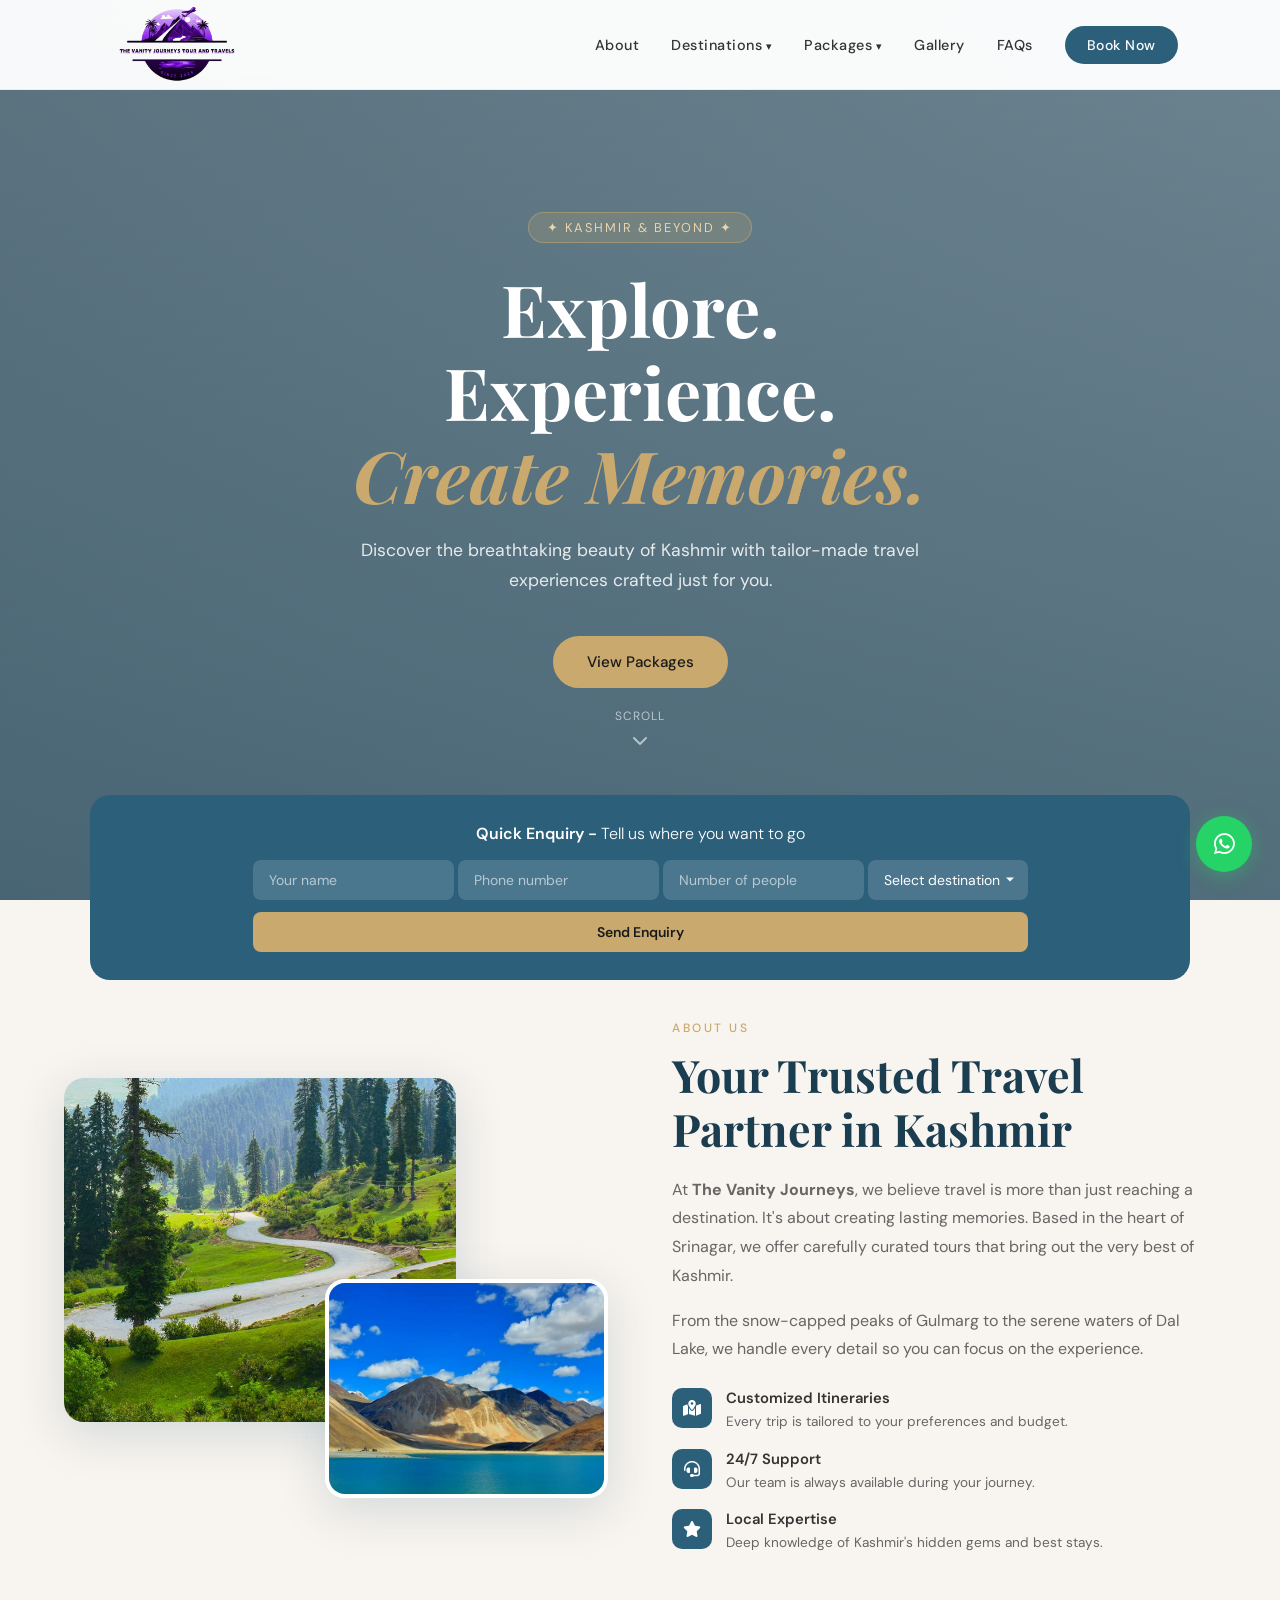
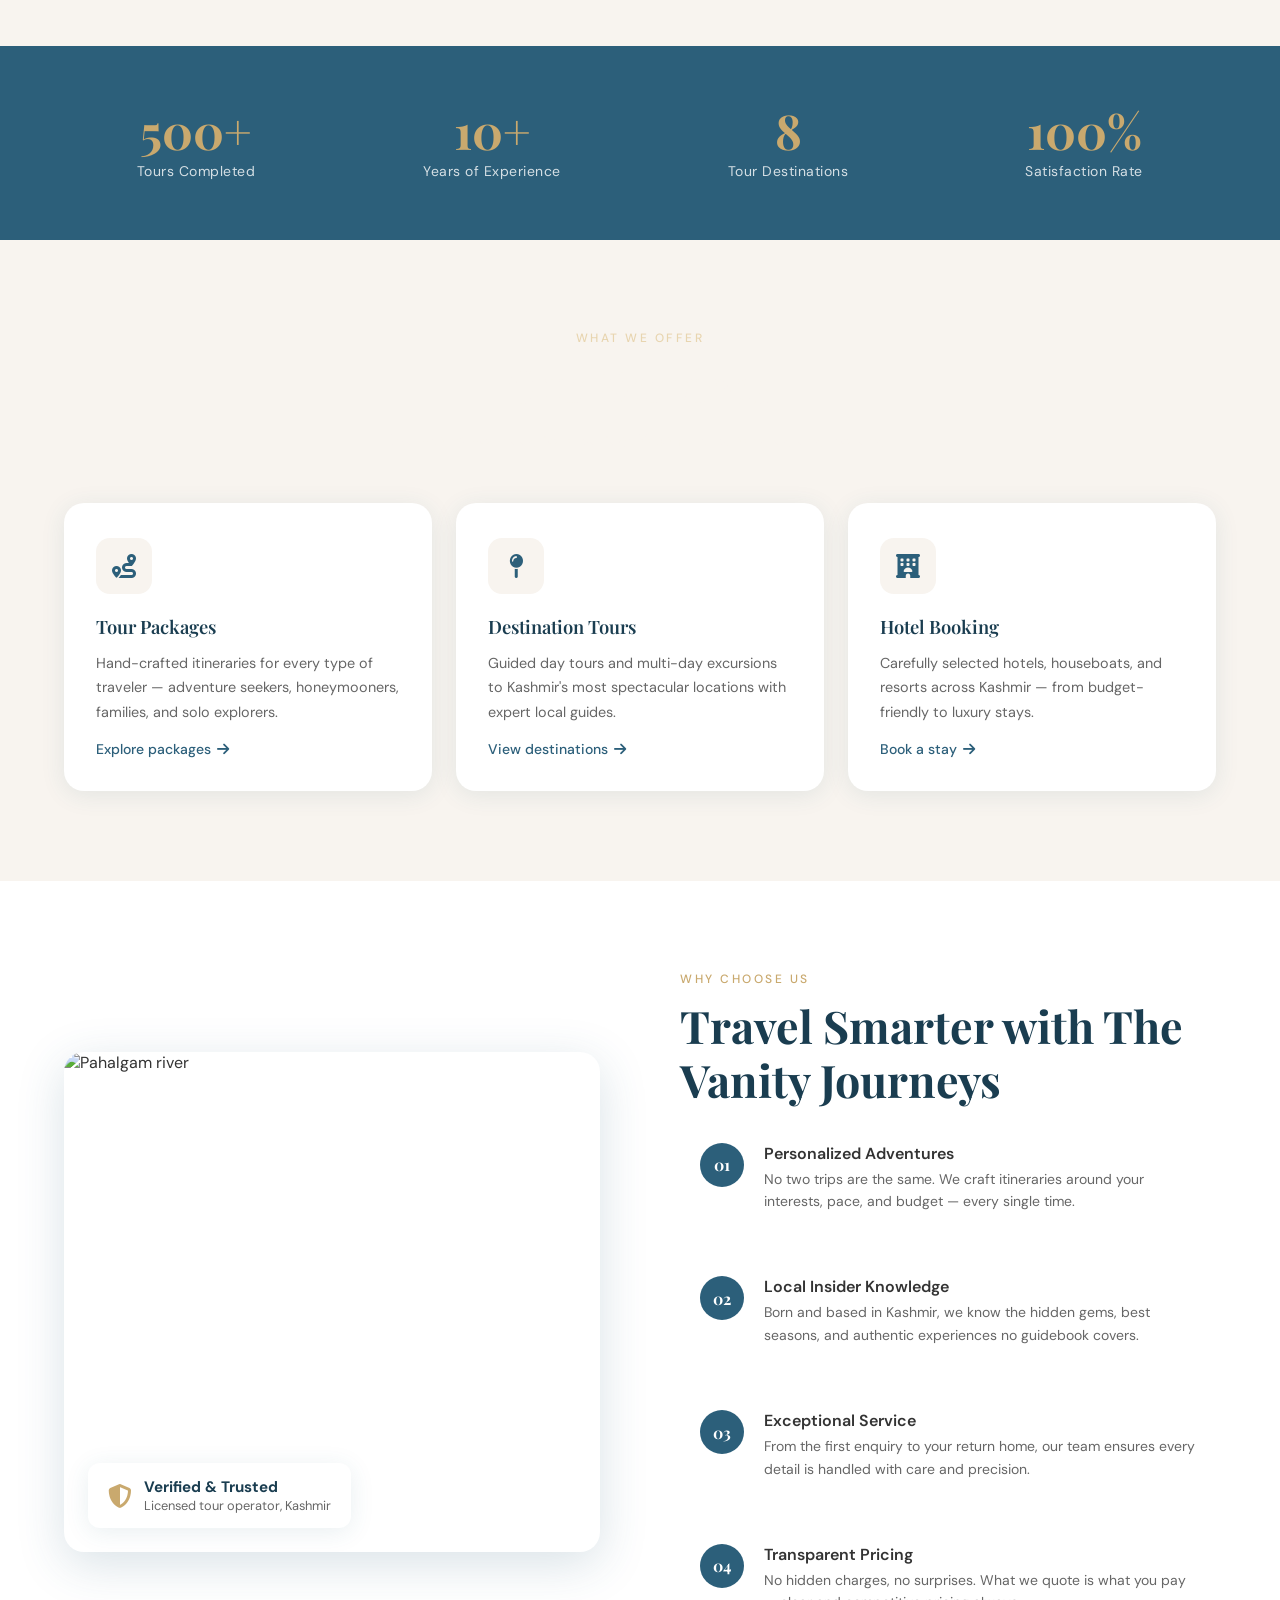
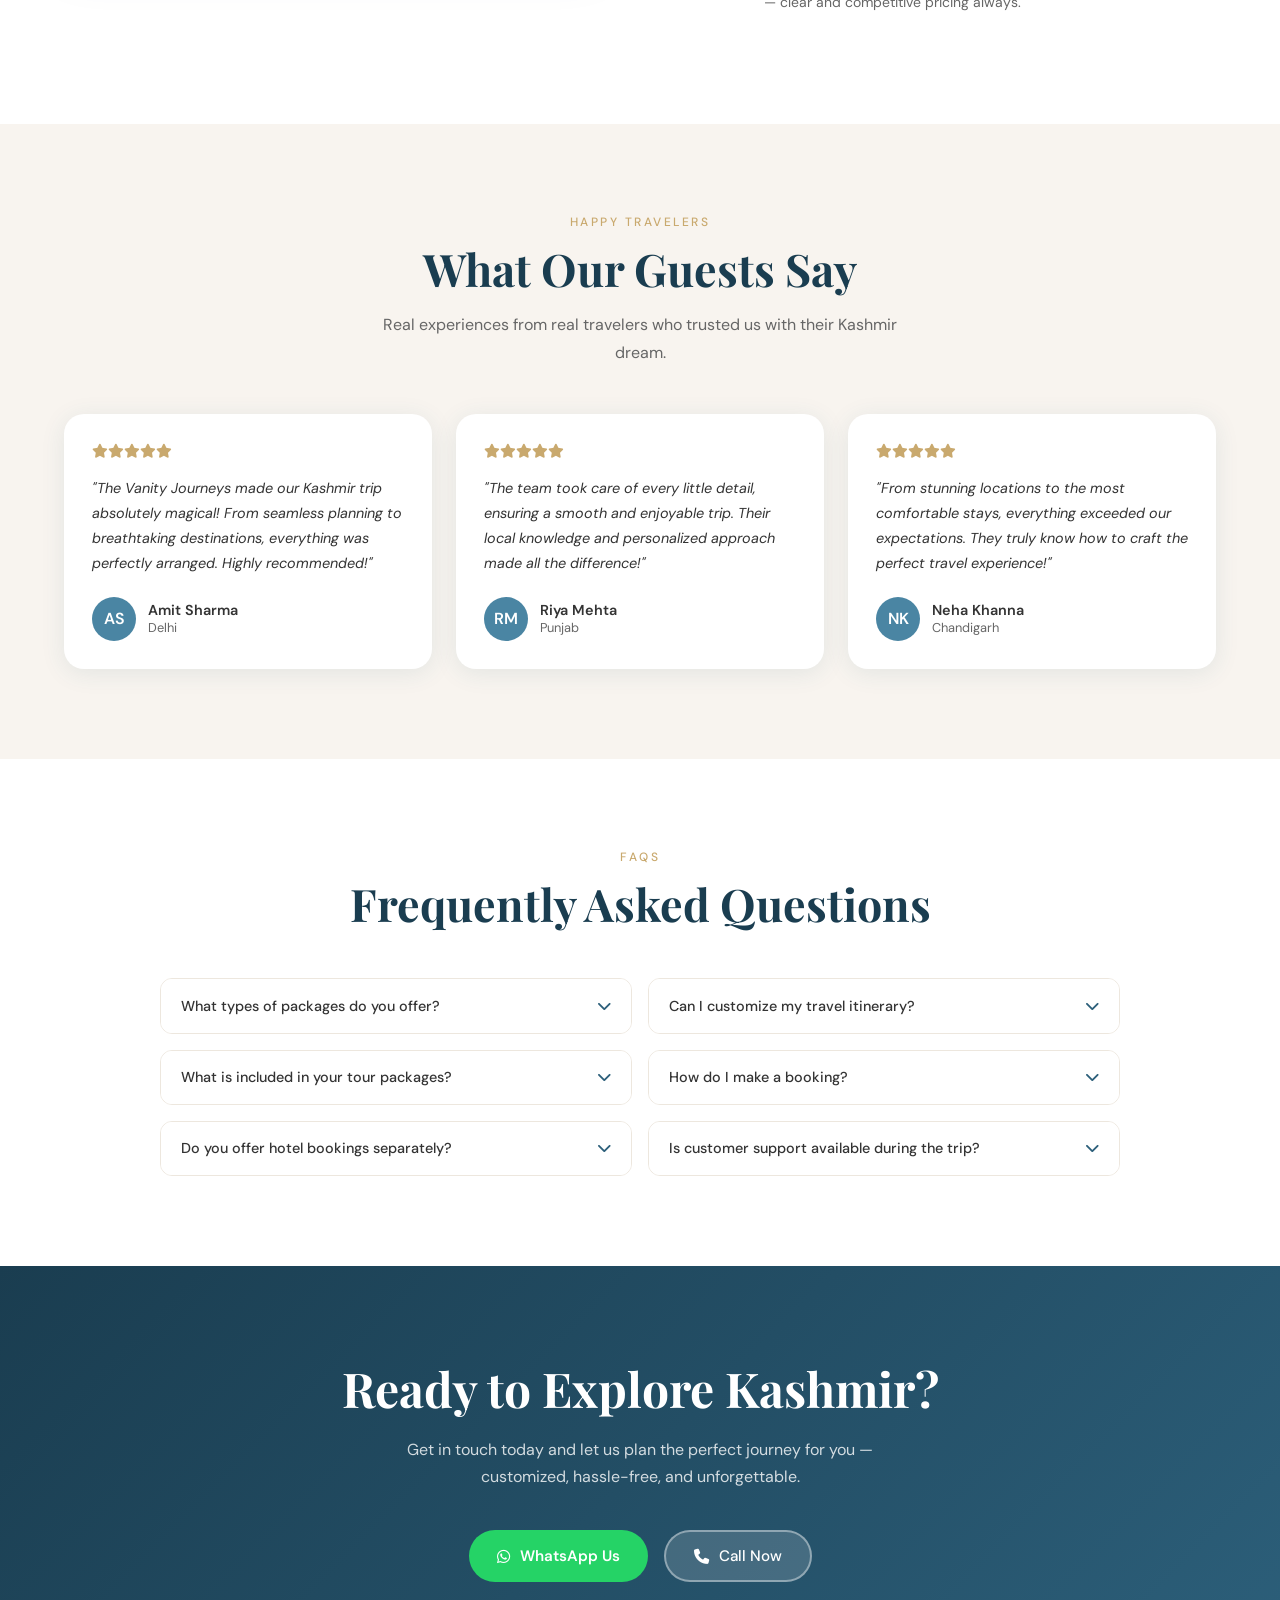
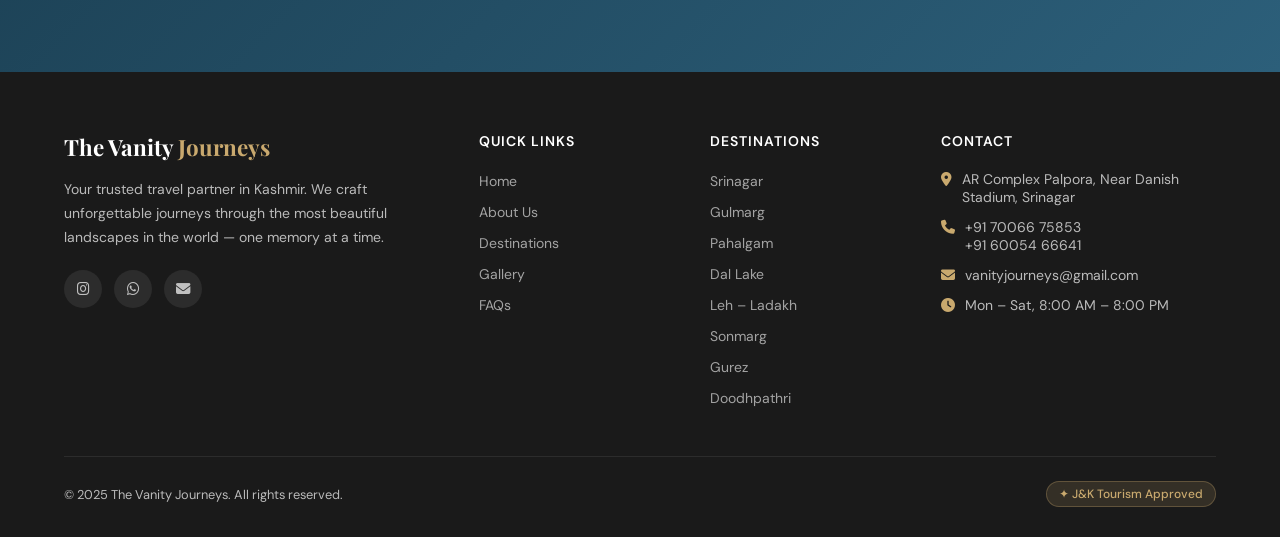
==== index.html @ 6ea886d5 "Added Dal Lake Destination Page and Mobile video" ====
<!doctype html>
<html lang="en">
  <head>
    <meta charset="UTF-8" />
    <meta name="viewport" content="width=device-width, initial-scale=1.0" />
    <title>The Vanity Journeys – Explore Kashmir & Beyond</title>
    <link rel="preconnect" href="https://fonts.googleapis.com" />
    <link rel="preconnect" href="https://fonts.gstatic.com" crossorigin />
    <link
      href="https://fonts.googleapis.com/css2?family=Playfair+Display:ital,wght@0,400;0,600;0,700;1,400&family=DM+Sans:wght@300;400;500&display=swap"
      rel="stylesheet"
    />
    <link
      rel="stylesheet"
      href="https://cdnjs.cloudflare.com/ajax/libs/font-awesome/6.5.0/css/all.min.css"
    />
    <link rel="stylesheet" href="style.css" />
    <link rel="prefetch" href="/packages.html" />
  </head>
  <body>
    <!-- NAVBAR -->
  <nav id="navbar">
  <a href="index.html" class="nav-logo"><img src="./assets/images/VanityLogo.png" alt="The Vanity Journeys"></a>
  <ul class="nav-links">
    <li><a href="index.html#about">About</a></li>
    <li class="nav-dropdown">
      <a href="index.html#destinations">Destinations</a>
      <div class="dropdown-menu">
        <a href="#">Srinagar</a><a href="#">Gulmarg</a><a href="#">Pahalgam</a>
        <a href="#">Doodhpathri</a><a href="sonmarg.html">Sonmarg</a><a href="#">Gurez</a>
        <a href="#">Dal Lake</a><a href="ladakh.html">Leh – Ladakh</a>
      </div>
    </li>
    <li class="nav-dropdown">
      <a href="packages.html">Packages</a>
      <div class="dropdown-menu">
        <a href="packages.html#option1">Kashmir 3N/4D</a>
        <a href="packages.html#option2">Kashmir 4N/5D</a>
        <a href="packages.html#option3">Kashmir 5N/6D</a>
      </div>
    </li>
    <li><a href="#">Gallery</a></li>
    <li><a href="index.html#faq">FAQs</a></li>
    <li><a href="#cta" class="nav-cta">Book Now</a></li>
  </ul>
  <div class="hamburger" onclick="toggleMenu()">
    <span></span><span></span><span></span>
  </div>
</nav>
    <!-- HERO -->
    <section id="hero">
      <div class="hero-bg">
        <video autoplay muted loop playsinline class="bg-video">
          <source src="./assets/videos/index.webm" type="video/webm" />
          <source src="./assets/videos/mobile.webm" type="video/webm" media="(max-width:768px)">
        </video>
        <!-- <img src="./assets/images/tour-image.jpeg" alt="Kashmir landscape" loading="lazy"/> -->
      </div>
      <div class="hero-overlay"></div>
      <div class="hero-content">
        <div class="hero-badge">✦ Kashmir &amp; Beyond ✦</div>
        <h1>Explore. Experience.<br /><em>Create Memories.</em></h1>
        <p>
          Discover the breathtaking beauty of Kashmir with tailor-made travel
          experiences crafted just for you.
        </p>
        <div class="hero-buttons">
          <a href="/packages.html" class="btn-primary">View Packages</a>
          <div class="hero-scroll">
            <span>Scroll</span>
            <i class="fa fa-chevron-down"></i>
          </div>
        </div>
      </div>

      <!-- ENQUIRY STRIP -->
      <div class="enquiry-strip">
        <p><strong>Quick Enquiry -</strong> Tell us where you want to go</p>
        <div class="enquiry-form">
          <div class="enquiry-form-div">
            <input type="text" placeholder="Your name" />
            <input type="tel" placeholder="Phone number" />
            <input
              type="number"
              name="people"
              id="people"
              placeholder="Number of people"
            />
            <select class="enquiry-dest">
              <option value="" disabled selected>Select destination</option>
              <option>Srinagar</option>
              <option>Gulmarg</option>
              <option>Pahalgam</option>
              <option>Doodhpathri</option>
              <option>Sonmarg</option>
              <option>Gurez</option>
              <option>Dal Lake</option>
              <option>Leh – Ladakh</option>
            </select>
          </div>
          <button type="button" class="enquiry-btn">Send Enquiry</button>
        </div>
      </div>
    </section>

    <!-- ABOUT -->
    <section id="about">
      <div class="about-grid">
        <div class="about-images fade-in">
          <div class="about-img-main">
            <img src="./assets/images/about-img.jpeg" alt="Kashmir Valley" />
          </div>
          <div class="about-img-accent">
            <img src="./assets/images/about-img-main.jpeg" alt="Ladakh" />
          </div>
        </div>
        <div class="about-content fade-in">
          <div class="section-tag">About Us</div>
          <h2 class="section-title">Your Trusted Travel Partner in Kashmir</h2>
          <p>
            At <strong>The Vanity Journeys</strong>, we believe travel is more
            than just reaching a destination. It's about creating lasting
            memories. Based in the heart of Srinagar, we offer carefully curated
            tours that bring out the very best of Kashmir.
          </p>
          <p>
            From the snow-capped peaks of Gulmarg to the serene waters of Dal
            Lake, we handle every detail so you can focus on the experience.
          </p>
          <div class="about-features">
            <div class="about-feature">
              <div class="about-feature-icon">
                <i class="fa fa-map-marked-alt"></i>
              </div>
              <div>
                <h4>Customized Itineraries</h4>
                <p>Every trip is tailored to your preferences and budget.</p>
              </div>
            </div>
            <div class="about-feature">
              <div class="about-feature-icon">
                <i class="fa fa-headset"></i>
              </div>
              <div>
                <h4>24/7 Support</h4>
                <p>Our team is always available during your journey.</p>
              </div>
            </div>
            <div class="about-feature">
              <div class="about-feature-icon"><i class="fa fa-star"></i></div>
              <div>
                <h4>Local Expertise</h4>
                <p>Deep knowledge of Kashmir's hidden gems and best stays.</p>
              </div>
            </div>
          </div>
        </div>
      </div>
    </section>

    <!-- STATS -->
    <section id="stats">
      <div class="stats-grid">
        <div class="stat-item fade-in">
          <div class="stat-num">500+</div>
          <div class="stat-label">Tours Completed</div>
        </div>
        <div class="stat-item fade-in">
          <div class="stat-num">10+</div>
          <div class="stat-label">Years of Experience</div>
        </div>
        <div class="stat-item fade-in">
          <div class="stat-num">8</div>
          <div class="stat-label">Tour Destinations</div>
        </div>
        <div class="stat-item fade-in">
          <div class="stat-num">100%</div>
          <div class="stat-label">Satisfaction Rate</div>
        </div>
      </div>
    </section>

    <!-- DESTINATIONS -->
    <!-- <section id="destinations">
      <div class="section-header center fade-in">
        <div class="section-tag">Explore</div>
        <h2 class="section-title">Our Tour Destinations</h2>
        <p class="section-sub">
          From Himalayan meadows to ancient valleys, each destination offers a
          unique story waiting to be lived.
        </p>
      </div>
      <div class="destinations-grid">
        <div class="dest-card fade-in">
          <img
            src="https://images.unsplash.com/photo-1605649487212-47bdab064df7?w=900&q=80"
            alt="Dal Lake"
          />
          <div class="dest-overlay">
            <div class="dest-name">Dal Lake</div>
            <div class="dest-tag">Srinagar · Shikara Rides · Houseboats</div>
          </div>
          <div class="dest-arrow"><i class="fa fa-arrow-right"></i></div>
        </div>
        <div class="dest-card fade-in">
          <img
            src="https://images.unsplash.com/photo-1582650625119-3a31f8fa2699?w=600&q=80"
            alt="Gulmarg"
          />
          <div class="dest-overlay">
            <div class="dest-name">Gulmarg</div>
            <div class="dest-tag">Snow · Gondola · Skiing</div>
          </div>
          <div class="dest-arrow"><i class="fa fa-arrow-right"></i></div>
        </div>
        <div class="dest-card fade-in">
          <img
            src="https://images.unsplash.com/photo-1626621341517-bbf3d9990a23?w=600&q=80"
            alt="Pahalgam"
          />
          <div class="dest-overlay">
            <div class="dest-name">Pahalgam</div>
            <div class="dest-tag">Valley of Shepherds · River · Trekking</div>
          </div>
          <div class="dest-arrow"><i class="fa fa-arrow-right"></i></div>
        </div>
        <div class="dest-card fade-in">
          <img
            src="https://images.unsplash.com/photo-1566837945700-30057527ade0?w=600&q=80"
            alt="Sonmarg"
          />
          <div class="dest-overlay">
            <div class="dest-name">Sonmarg</div>
            <div class="dest-tag">Meadow of Gold · Glacier Treks</div>
          </div>
          <div class="dest-arrow"><i class="fa fa-arrow-right"></i></div>
        </div>
        <div class="dest-card fade-in">
          <img
            src="https://images.unsplash.com/photo-1589308078059-be1415eab4c3?w=900&q=80"
            alt="Leh Ladakh"
          />
          <div class="dest-overlay">
            <div class="dest-name">Leh – Ladakh</div>
            <div class="dest-tag">High Altitude · Monasteries · Pangong</div>
          </div>
          <div class="dest-arrow"><i class="fa fa-arrow-right"></i></div>
        </div>
        <div class="dest-card fade-in">
          <img
            src="https://images.unsplash.com/photo-1598977123118-4e30ba3c4f5b?w=600&q=80"
            alt="Srinagar"
          />
          <div class="dest-overlay">
            <div class="dest-name">Srinagar</div>
            <div class="dest-tag">
              Mughal Gardens · Old City · Floating Market
            </div>
          </div>
          <div class="dest-arrow"><i class="fa fa-arrow-right"></i></div>
        </div>
        <div class="dest-card fade-in">
          <img
            src="https://images.unsplash.com/photo-1506905925346-21bda4d32df4?w=600&q=80"
            alt="Doodhpathri"
          />
          <div class="dest-overlay">
            <div class="dest-name">Doodhpathri</div>
            <div class="dest-tag">Milky Valley · Alpine Meadows</div>
          </div>
          <div class="dest-arrow"><i class="fa fa-arrow-right"></i></div>
        </div>
        <div class="dest-card fade-in">
          <img
            src="https://images.unsplash.com/photo-1625467096769-ac4a8c4f4e56?w=600&q=80"
            alt="Gurez"
          />
          <div class="dest-overlay">
            <div class="dest-name">Gurez</div>
            <div class="dest-tag">Remote Valley · Habba Khatoon Peak</div>
          </div>
          <div class="dest-arrow"><i class="fa fa-arrow-right"></i></div>
        </div>
      </div>
    </section> -->

    <!-- SERVICES -->
    <section id="services">
      <div class="section-header center fade-in">
        <div class="section-tag" id="service-tag">What We Offer</div>
        <h2 class="section-title" id="service-title">Our Services</h2>
        <p class="section-sub" id="service-sub">
          Everything you need for a perfect Kashmir trip, handled end-to-end.
        </p>
      </div>
      <div class="services-grid">
        <div class="service-card fade-in">
          <div class="service-icon"><i class="fa fa-route"></i></div>
          <h3>Tour Packages</h3>
          <p>
            Hand-crafted itineraries for every type of traveler — adventure
            seekers, honeymooners, families, and solo explorers.
          </p>
          <a href="#" class="service-link"
            >Explore packages <i class="fa fa-arrow-right"></i
          ></a>
        </div>
        <div class="service-card fade-in">
          <div class="service-icon"><i class="fa fa-map-pin"></i></div>
          <h3>Destination Tours</h3>
          <p>
            Guided day tours and multi-day excursions to Kashmir's most
            spectacular locations with expert local guides.
          </p>
          <a href="#destinations" class="service-link"
            >View destinations <i class="fa fa-arrow-right"></i
          ></a>
        </div>
        <div class="service-card fade-in">
          <div class="service-icon"><i class="fa fa-hotel"></i></div>
          <h3>Hotel Booking</h3>
          <p>
            Carefully selected hotels, houseboats, and resorts across Kashmir —
            from budget-friendly to luxury stays.
          </p>
          <a href="#cta" class="service-link"
            >Book a stay <i class="fa fa-arrow-right"></i
          ></a>
        </div>
      </div>
    </section>

    <!-- WHY US -->
    <section id="why">
      <div class="why-grid">
        <div class="why-image fade-in">
          <img
            src="https://images.unsplash.com/photo-1626621341517-bbf3d9990a23?w=800&q=80"
            alt="Pahalgam river"
          />
          <div class="why-image-badge">
            <i class="fa fa-shield-alt"></i>
            <div>
              <strong>Verified & Trusted</strong>
              <p>Licensed tour operator, Kashmir</p>
            </div>
          </div>
        </div>
        <div class="fade-in">
          <div class="section-tag">Why Choose Us</div>
          <h2 class="section-title">Travel Smarter with The Vanity Journeys</h2>
          <div class="why-points">
            <div class="why-point">
              <div class="why-point-num">01</div>
              <div>
                <h4>Personalized Adventures</h4>
                <p>
                  No two trips are the same. We craft itineraries around your
                  interests, pace, and budget — every single time.
                </p>
              </div>
            </div>
            <div class="why-point">
              <div class="why-point-num">02</div>
              <div>
                <h4>Local Insider Knowledge</h4>
                <p>
                  Born and based in Kashmir, we know the hidden gems, best
                  seasons, and authentic experiences no guidebook covers.
                </p>
              </div>
            </div>
            <div class="why-point">
              <div class="why-point-num">03</div>
              <div>
                <h4>Exceptional Service</h4>
                <p>
                  From the first enquiry to your return home, our team ensures
                  every detail is handled with care and precision.
                </p>
              </div>
            </div>
            <div class="why-point">
              <div class="why-point-num">04</div>
              <div>
                <h4>Transparent Pricing</h4>
                <p>
                  No hidden charges, no surprises. What we quote is what you pay
                  — clear and competitive pricing always.
                </p>
              </div>
            </div>
          </div>
        </div>
      </div>
    </section>

    <!-- TESTIMONIALS -->
    <section id="testimonials">
      <div class="section-header center fade-in">
        <div class="section-tag">Happy Travelers</div>
        <h2 class="section-title">What Our Guests Say</h2>
        <p class="section-sub">
          Real experiences from real travelers who trusted us with their Kashmir
          dream.
        </p>
      </div>
      <div class="testimonials-grid">
        <div class="testi-card fade-in">
          <div class="testi-stars">
            <i class="fa fa-star"></i><i class="fa fa-star"></i
            ><i class="fa fa-star"></i><i class="fa fa-star"></i
            ><i class="fa fa-star"></i>
          </div>
          <p class="testi-text">
            "The Vanity Journeys made our Kashmir trip absolutely magical! From
            seamless planning to breathtaking destinations, everything was
            perfectly arranged. Highly recommended!"
          </p>
          <div class="testi-author">
            <div class="testi-avatar">AS</div>
            <div>
              <div class="testi-name">Amit Sharma</div>
              <div class="testi-loc">Delhi</div>
            </div>
          </div>
        </div>
        <div class="testi-card fade-in">
          <div class="testi-stars">
            <i class="fa fa-star"></i><i class="fa fa-star"></i
            ><i class="fa fa-star"></i><i class="fa fa-star"></i
            ><i class="fa fa-star"></i>
          </div>
          <p class="testi-text">
            "The team took care of every little detail, ensuring a smooth and
            enjoyable trip. Their local knowledge and personalized approach made
            all the difference!"
          </p>
          <div class="testi-author">
            <div class="testi-avatar">RM</div>
            <div>
              <div class="testi-name">Riya Mehta</div>
              <div class="testi-loc">Punjab</div>
            </div>
          </div>
        </div>
        <div class="testi-card fade-in">
          <div class="testi-stars">
            <i class="fa fa-star"></i><i class="fa fa-star"></i
            ><i class="fa fa-star"></i><i class="fa fa-star"></i
            ><i class="fa fa-star"></i>
          </div>
          <p class="testi-text">
            "From stunning locations to the most comfortable stays, everything
            exceeded our expectations. They truly know how to craft the perfect
            travel experience!"
          </p>
          <div class="testi-author">
            <div class="testi-avatar">NK</div>
            <div>
              <div class="testi-name">Neha Khanna</div>
              <div class="testi-loc">Chandigarh</div>
            </div>
          </div>
        </div>
      </div>
    </section>

    <!-- FAQ -->
    <section id="faq">
      <div class="section-header center fade-in">
        <div class="section-tag">FAQs</div>
        <h2 class="section-title">Frequently Asked Questions</h2>
      </div>
      <div class="faq-grid">
        <div class="faq-item fade-in">
          <div class="faq-question" onclick="toggleFaq(this)">
            What types of packages do you offer?
            <i class="fa fa-chevron-down"></i>
          </div>
          <div class="faq-answer">
            We offer adventure tours, cultural experiences, honeymoon getaways,
            family packages, and fully customized itineraries tailored to your
            interests and budget.
          </div>
        </div>
        <div class="faq-item fade-in">
          <div class="faq-question" onclick="toggleFaq(this)">
            Can I customize my travel itinerary?
            <i class="fa fa-chevron-down"></i>
          </div>
          <div class="faq-answer">
            Absolutely! We specialize in creating personalized itineraries to
            match your interests, travel dates, and budget — ensuring a truly
            unique experience.
          </div>
        </div>
        <div class="faq-item fade-in">
          <div class="faq-question" onclick="toggleFaq(this)">
            What is included in your tour packages?
            <i class="fa fa-chevron-down"></i>
          </div>
          <div class="faq-answer">
            Our packages typically include accommodation, transportation,
            sightseeing, guided tours, and selected meals. Specific inclusions
            vary by package.
          </div>
        </div>
        <div class="faq-item fade-in">
          <div class="faq-question" onclick="toggleFaq(this)">
            How do I make a booking? <i class="fa fa-chevron-down"></i>
          </div>
          <div class="faq-answer">
            You can book through our website, by calling us, or via WhatsApp. We
            offer flexible payment options including an initial deposit with the
            balance payable before travel.
          </div>
        </div>
        <div class="faq-item fade-in">
          <div class="faq-question" onclick="toggleFaq(this)">
            Do you offer hotel bookings separately?
            <i class="fa fa-chevron-down"></i>
          </div>
          <div class="faq-answer">
            Yes, we offer standalone hotel and houseboat booking services across
            Kashmir for a comfortable, hassle-free stay.
          </div>
        </div>
        <div class="faq-item fade-in">
          <div class="faq-question" onclick="toggleFaq(this)">
            Is customer support available during the trip?
            <i class="fa fa-chevron-down"></i>
          </div>
          <div class="faq-answer">
            Absolutely! Our team provides full support throughout your journey
            to assist with any concerns or emergencies.
          </div>
        </div>
      </div>
    </section>

    <!-- CTA -->
    <section id="cta">
      <div class="fade-in">
        <h2>Ready to Explore Kashmir?</h2>
        <p>
          Get in touch today and let us plan the perfect journey for you —
          customized, hassle-free, and unforgettable.
        </p>
        <div class="cta-actions">
          <a
            href="https://wa.me/917006675853"
            class="btn-whatsapp"
            target="_blank"
          >
            <i class="fab fa-whatsapp"></i> WhatsApp Us
          </a>
          <a href="tel:+917006675853" class="btn-call">
            <i class="fa fa-phone"></i> Call Now
          </a>
        </div>
      </div>
    </section>

    <!-- FOOTER -->
    <footer>
      <div class="footer-grid">
        <div class="footer-brand">
          <span class="logo">The Vanity <span>Journeys</span></span>
          <p>
            Your trusted travel partner in Kashmir. We craft unforgettable
            journeys through the most beautiful landscapes in the world — one
            memory at a time.
          </p>
          <div class="footer-socials">
            <a href="https://instagram.com/thevanityjourneys" target="_blank"
              ><i class="fab fa-instagram"></i
            ></a>
            <a href="https://wa.me/917006675853" target="_blank"
              ><i class="fab fa-whatsapp"></i
            ></a>
            <a href="mailto:vanityjourneys@gmail.com"
              ><i class="fa fa-envelope"></i
            ></a>
          </div>
        </div>
        <div class="footer-col">
          <h4>Quick Links</h4>
          <ul>
            <li><a href="#">Home</a></li>
            <li><a href="#about">About Us</a></li>
            <li><a href="#destinations">Destinations</a></li>
            <li><a href="#">Gallery</a></li>
            <li><a href="#faq">FAQs</a></li>
          </ul>
        </div>
        <div class="footer-col">
          <h4>Destinations</h4>
          <ul>
            <li><a href="#">Srinagar</a></li>
            <li><a href="#">Gulmarg</a></li>
            <li><a href="#">Pahalgam</a></li>
            <li><a href="#">Dal Lake</a></li>
            <li><a href="#">Leh – Ladakh</a></li>
            <li><a href="#">Sonmarg</a></li>
            <li><a href="#">Gurez</a></li>
            <li><a href="#">Doodhpathri</a></li>
          </ul>
        </div>
        <div class="footer-col">
          <h4>Contact</h4>
          <div class="footer-contact-item">
            <i class="fa fa-map-marker-alt"></i
            ><span>AR Complex Palpora, Near Danish Stadium, Srinagar</span>
          </div>
          <div class="footer-contact-item">
            <i class="fa fa-phone"></i
            ><span>+91 70066 75853<br />+91 60054 66641</span>
          </div>
          <div class="footer-contact-item">
            <i class="fa fa-envelope"></i><span>vanityjourneys@gmail.com</span>
          </div>
          <div class="footer-contact-item">
            <i class="fa fa-clock"></i><span>Mon – Sat, 8:00 AM – 8:00 PM</span>
          </div>
        </div>
      </div>
      <div class="footer-bottom">
        <span>© 2025 The Vanity Journeys. All rights reserved.</span>
        <div class="footer-approved">
          <span>✦ J&amp;K Tourism Approved</span>
        </div>
      </div>
    </footer>

    <!-- WhatsApp Float -->
    <a href="https://wa.me/917006675853" class="wa-float" target="_blank">
      <i class="fab fa-whatsapp"></i>
    </a>

    <script>
      // Navbar scroll effect
      const navbar = document.getElementById("navbar");
      window.addEventListener("scroll", () => {
        navbar.classList.toggle("scrolled", window.scrollY > 40);
      });

      // Intersection Observer for fade-in
      const observer = new IntersectionObserver(
        (entries) => {
          entries.forEach((entry, i) => {
            if (entry.isIntersecting) {
              setTimeout(() => entry.target.classList.add("visible"), i * 80);
              observer.unobserve(entry.target);
            }
          });
        },
        { threshold: 0.12 },
      );

      document
        .querySelectorAll(".fade-in")
        .forEach((el) => observer.observe(el));

      // FAQ toggle
      function toggleFaq(el) {
        const item = el.parentElement;
        const isOpen = item.classList.contains("open");
        document
          .querySelectorAll(".faq-item")
          .forEach((f) => f.classList.remove("open"));
        if (!isOpen) item.classList.add("open");
      }

      // Mobile menu
      function toggleMenu() {
        const links = document.querySelector(".nav-links");
        if (links.style.display === "flex") {
          links.style.display = "";
        } else {
          links.style.cssText =
            "display:flex;flex-direction:column;position:fixed;top:72px;left:0;right:0;background:white;padding:1.5rem 5%;box-shadow:var(--shadow-lg);gap:1rem;z-index:999;";
        }
      }
      document.querySelector(".enquiry-btn").addEventListener("click", () => {
        const name = document
          .querySelector('input[placeholder="Your name"]')
          .value.trim();
        const phone = document
          .querySelector('input[placeholder="Phone number"]')
          .value.trim();
        const people = document.querySelector("#people").value.trim();
        const destination = document.querySelector(".enquiry-dest").value;

        // Basic validation
        if (!name || !phone || !people || !destination) {
          alert("Please fill all fields");
          return;
        }

        const message = `New Enquiry:
Name: ${name}
Phone: ${phone}
People: ${people}
Destination: ${destination}`;

        const whatsappNumber = "917006675853";

        const url = `https://wa.me/${whatsappNumber}?text=${encodeURIComponent(message)}`;

        window.open(url, "_blank");
      });
    </script>
    <script type="speculationrules">
      {
        "prerender": [{ "urls": ["/packages.html"] }]
      }
    </script>
  </body>
</html>
---- style.css ----
*,
*::before,
*::after {
  box-sizing: border-box;
  margin: 0;
  padding: 0;
}

:root {
  --primary: #2c5f7a;
  --primary-dark: #1a3d50;
  --primary-light: #4a85a3;
  --accent: #c9a96e;
  --accent-light: #e8d5b0;
  --cream: #f8f4ef;
  --cream-dark: #ede7de;
  --dark: #1a1a1a;
  --text: #333;
  --text-light: #666;
  --white: #fff;
  --font-display: "Playfair Display", serif;
  --font-body: "DM Sans", sans-serif;
  --shadow: 0 4px 24px rgba(44, 95, 122, 0.1);
  --shadow-lg: 0 12px 48px rgba(44, 95, 122, 0.18);
  --radius: 12px;
  --radius-lg: 20px;
}

html {
  scroll-behavior: smooth;
}

body {
  font-family: var(--font-body);
  color: var(--text);
  background: var(--cream);
  overflow-x: hidden;
}

/* ─── NAVBAR ─── */
nav {
  position: fixed;
  top: 0;
  left: 0;
  right: 0;
  z-index: 1000;
  display: flex;
  align-items: center;
  justify-content: space-between;
  padding: 0 8%;
  height: 90px;
  background: rgba(255, 255, 255, 0.96);
  backdrop-filter: blur(12px);
  border-bottom: 1px solid rgba(44, 95, 122, 0.08);
  transition: box-shadow 0.3s;
}
nav.scrolled {
  box-shadow: var(--shadow);
}

.nav-logo > img {
  width: 150px;
  text-decoration: none;
  letter-spacing: -0.5px;
}
.nav-logo span {
  color: var(--accent);
}

.nav-links {
  display: flex;
  align-items: center;
  gap: 2rem;
  list-style: none;
}
.nav-links a {
  font-size: 0.9rem;
  font-weight: 500;
  color: var(--text);
  text-decoration: none;
  letter-spacing: 0.5px;
  transition: color 0.2s;
}
.nav-links a:hover {
  color: var(--primary);
}

.nav-dropdown {
  position: relative;
}
.nav-dropdown > a::after {
  content: " ▾";
  font-size: 0.7rem;
}
/* Bridge gap so mouse can travel from link to menu without it closing */
.nav-dropdown::after {
  content: "";
  position: absolute;
  top: 100%;
  left: 0;
  right: 0;
  height: 12px;
}
.dropdown-menu {
  display: block;
  visibility: hidden;
  opacity: 0;
  pointer-events: none;
  position: absolute;
  top: calc(100% + 12px);
  left: 0;
  background: var(--white);
  border-radius: var(--radius);
  box-shadow: var(--shadow-lg);
  min-width: 200px;
  padding: 8px 0;
  border: 1px solid rgba(44, 95, 122, 0.08);
  transform: translateY(6px);
  transition:
    opacity 0.18s ease,
    transform 0.18s ease,
    visibility 0s 0.18s;
}
.nav-dropdown:hover .dropdown-menu,
.nav-dropdown:focus-within .dropdown-menu {
  visibility: visible;
  opacity: 1;
  pointer-events: auto;
  transform: translateY(0);
  transition:
    opacity 0.18s ease,
    transform 0.18s ease,
    visibility 0s 0s;
}
.dropdown-menu a {
  display: block;
  padding: 10px 18px;
  font-size: 0.875rem;
  color: var(--text);
}
.dropdown-menu a:hover {
  background: var(--cream);
  color: var(--primary);
}
/* Mobile dropdown inside hamburger menu */
.nav-links.mobile-open {
  display: flex !important;
}
.nav-links.mobile-open .nav-dropdown .dropdown-menu {
  display: none;
  position: static;
  box-shadow: none;
  border: none;
  background: var(--cream);
  border-radius: var(--radius);
  padding: 4px 0 4px 1rem;
  margin-top: 4px;
  transform: none;
  opacity: 1;
  visibility: visible;
  pointer-events: auto;
  transition: none;
}

.nav-contact {
  display: flex;
  align-items: center;
  gap: 1.5rem;
  font-size: 0.85rem;
  color: var(--text-light);
}
.nav-contact a {
  color: var(--primary);
  text-decoration: none;
  font-weight: 500;
}

.nav-cta {
  background: var(--primary);
  color: var(--white) !important;
  padding: 10px 22px;
  border-radius: 50px;
  font-weight: 500 !important;
  font-size: 0.875rem !important;
  transition:
    background 0.2s,
    transform 0.15s !important;
}
.nav-cta:hover {
  background: var(--primary-dark) !important;
  transform: translateY(-1px);
}

.hamburger {
  display: none;
  flex-direction: column;
  gap: 5px;
  cursor: pointer;
}
.hamburger span {
  display: block;
  width: 24px;
  height: 2px;
  background: var(--primary);
  border-radius: 2px;
  transition: 0.3s;
}

/* ─── HERO ─── */
#hero {
  position: relative;
  height: 100vh;
  min-height: 600px;
  display: flex;
  align-items: center;
  justify-content: center;
}
.hero-bg {
  overflow: hidden;
  position: absolute;
  inset: 0;
  background:
    linear-gradient(
      135deg,
      rgba(26, 61, 80, 0.4),
      rgba(44, 95, 122, 0.3),
      rgba(74, 133, 163, 0.2)
    ),
    url("./assets/videos/index.webm");
  background-size: cover;
  background-position: center;
  background-attachment: fixed;
}
.hero-bg img {
  position: absolute;
  inset: 0;
  width: 100%;
  height: 100%;
  object-fit: cover;
  opacity: 0.7;
  background-attachment: fixed;
}
.hero-overlay {
  position: absolute;
  inset: 0;
  background: linear-gradient(
    to bottom,
    rgba(26, 61, 80, 0.5) 0%,
    rgba(26, 61, 80, 0.7) 100%
  );
}
.hero-content {
  position: relative;
  z-index: 2;
  text-align: center;
  padding: 0 5%;
  max-width: 800px;
  animation: fadeUp 1s ease both;
}
.hero-badge {
  display: inline-block;
  background: rgba(201, 169, 110, 0.2);
  border: 1px solid rgba(201, 169, 110, 0.5);
  color: var(--accent-light);
  padding: 6px 18px;
  border-radius: 50px;
  font-size: 0.8rem;
  letter-spacing: 2px;
  text-transform: uppercase;
  margin-bottom: 1.5rem;
}
.hero-content h1 {
  font-family: var(--font-display);
  font-size: clamp(2.4rem, 6vw, 4.5rem);
  font-weight: 700;
  color: var(--white);
  line-height: 1.15;
  margin-bottom: 1.25rem;
}
.hero-content h1 em {
  color: var(--accent);
  font-style: italic;
}
.hero-content p {
  font-size: 1.1rem;
  color: rgba(255, 255, 255, 0.85);
  max-width: 560px;
  margin: 0 auto 2.5rem;
  line-height: 1.7;
}
.hero-buttons {
  display: flex;
  gap: 1rem;
  justify-content: center;
  flex-wrap: wrap;
  position: relative;
}
.btn-primary {
  background: var(--accent);
  color: var(--dark);
  padding: 14px 32px;
  border-radius: 50px;
  font-weight: 500;
  font-size: 0.95rem;
  text-decoration: none;
  transition: all 0.2s;
  border: 2px solid var(--accent);
}
.btn-primary:hover {
  background: transparent;
  color: var(--accent);
}
.btn-outline {
  background: transparent;
  color: var(--white);
  padding: 14px 32px;
  border-radius: 50px;
  font-weight: 500;
  font-size: 0.95rem;
  text-decoration: none;
  transition: all 0.2s;
  border: 2px solid rgba(255, 255, 255, 0.6);
}
.btn-outline:hover {
  background: var(--white);
  color: var(--primary);
}

.hero-scroll {
  position: absolute;
  bottom: -60px;
  left: 50%;
  transform: translateX(-50%);
  z-index: 2;
  color: rgba(255, 255, 255, 0.6);
  font-size: 0.75rem;
  display: flex;
  flex-direction: column;
  align-items: center;
  gap: 8px;
  letter-spacing: 1px;
  text-transform: uppercase;
  animation: bounce 2s infinite;
}
.hero-scroll i {
  font-size: 1rem;
}

/* ─── QUICK ENQUIRY STRIP ─── */
.enquiry-strip {
  background: var(--primary);
  padding: 28px 5%;
  display: flex;
  border-radius: 20px;
  position: absolute;
  align-items: center;
  bottom: -80px; /* adjust this to overlap nicely */
  left: 50%;
  width: calc(100% - 40px); /* 🔥 key for responsiveness */
  max-width: 1100px;
  transform: translateX(-50%);
  justify-content: center;
  gap: 1rem;
  flex-wrap: wrap;
}
.enquiry-strip p {
  color: var(--white);
  font-size: 1rem;
  font-weight: 300;
}
.enquiry-strip strong {
  font-weight: 600;
}
.enquiry-form {
  display: flex;
  flex-direction: column;
  gap: 0.75rem;
  flex-wrap: wrap;
  align-items: center;
}
.enquiry-btn {
  width: 100%;
}
.enquiry-form input,
.enquiry-form select {
  padding: 11px 16px;
  border-radius: 8px;
  border: none;
  font-family: var(--font-body);
  font-size: 0.875rem;
  background: rgba(255, 255, 255, 0.15);
  color: var(--white);
  outline: none;
  min-width: 160px;
}
.enquiry-form select {
  appearance: none;
  -webkit-appearance: none;
  -moz-appearance: none;
  background-image: url("data:image/svg+xml;utf8,<svg fill='white' height='20' viewBox='0 0 20 20' width='20' xmlns='http://www.w3.org/2000/svg'><path d='M5 7l5 5 5-5z'/></svg>");
  background-repeat: no-repeat;

  background-position: right 10px center;
  background-size: 16px;
}
.enquiry-form input::placeholder {
  color: rgba(255, 255, 255, 0.6);
}
.enquiry-form select option {
  color: var(--dark);
}
.enquiry-form button {
  padding: 11px 24px;
  border-radius: 8px;
  background: var(--accent);
  color: var(--dark);
  border: none;
  font-family: var(--font-body);
  font-weight: 600;
  font-size: 0.875rem;
  cursor: pointer;
  transition: opacity 0.2s;
}
.enquiry-form button:hover {
  opacity: 0.88;
}

/* ─── SECTION COMMONS ─── */
section {
  padding: 90px 5%;
}
.section-tag {
  font-size: 0.75rem;
  font-weight: 500;
  letter-spacing: 2.5px;
  text-transform: uppercase;
  color: var(--accent);
  margin-bottom: 0.75rem;
}
.section-title {
  font-family: var(--font-display);
  font-size: clamp(1.8rem, 3.5vw, 2.8rem);
  font-weight: 700;
  color: var(--primary-dark);
  line-height: 1.2;
  margin-bottom: 1rem;
}
.section-sub {
  font-size: 1rem;
  color: var(--text-light);
  max-width: 560px;
  line-height: 1.7;
}
.section-header {
  margin-bottom: 3rem;
}
.section-header.center {
  text-align: center;
}
.section-header.center .section-sub {
  margin: 0 auto;
}

/* fade-in on scroll */
.fade-in {
  opacity: 0;
  transform: translateY(28px);
  transition:
    opacity 0.6s ease,
    transform 0.6s ease;
}
.fade-in.visible {
  opacity: 1;
  transform: translateY(0);
}

/* ─── ABOUT ─── */
#about {
  background: var(--cream);
  margin-top: 30px;
}
.about-grid {
  display: grid;
  grid-template-columns: 1fr 1fr;
  gap: 4rem;
  align-items: center;
}
.about-images {
  position: relative;
  height: 420px;
}
.about-img-main {
  position: absolute;
  top: 0;
  left: 0;
  width: 72%;
  height: 82%;
  border-radius: var(--radius-lg);
  overflow: hidden;
  box-shadow: var(--shadow-lg);
}
.about-img-main img {
  width: 100%;
  height: 100%;
  object-fit: cover;
}
.about-img-accent {
  position: absolute;
  bottom: 0;
  right: 0;
  width: 52%;
  height: 52%;
  border-radius: var(--radius-lg);
  overflow: hidden;
  box-shadow: var(--shadow-lg);
  border: 4px solid var(--white);
}
.about-img-accent img {
  width: 100%;
  height: 100%;
  object-fit: cover;
}
.about-badge {
  position: absolute;
  bottom: 52%;
  right: 24%;
  background: var(--accent);
  color: var(--dark);
  padding: 12px 18px;
  border-radius: var(--radius);
  font-size: 0.78rem;
  font-weight: 600;
  text-align: center;
  line-height: 1.4;
  box-shadow: var(--shadow);
}
.about-content h2 {
  margin-bottom: 1.25rem;
}
.about-content p {
  color: var(--text-light);
  line-height: 1.8;
  margin-bottom: 1rem;
}
.about-features {
  display: flex;
  flex-direction: column;
  gap: 14px;
  margin-top: 1.5rem;
}
.about-feature {
  display: flex;
  align-items: flex-start;
  gap: 14px;
}
.about-feature-icon {
  width: 40px;
  height: 40px;
  flex-shrink: 0;
  background: var(--primary);
  color: var(--white);
  border-radius: 10px;
  display: flex;
  align-items: center;
  justify-content: center;
  font-size: 1rem;
}
.about-feature h4 {
  font-size: 0.925rem;
  font-weight: 600;
  margin-bottom: 2px;
}
.about-feature p {
  font-size: 0.85rem;
  color: var(--text-light);
  margin: 0;
}

/* ─── STATS ─── */
#stats {
  background: var(--primary);
  padding: 60px 5%;
}
.stats-grid {
  display: grid;
  grid-template-columns: repeat(4, 1fr);
  gap: 2rem;
  text-align: center;
}
.stat-item {
  color: var(--white);
}
.stat-num {
  font-family: var(--font-display);
  font-size: 3rem;
  font-weight: 700;
  color: var(--accent);
  line-height: 1;
}
.stat-label {
  font-size: 0.875rem;
  margin-top: 8px;
  opacity: 0.8;
  letter-spacing: 0.5px;
}

/* ─── DESTINATIONS ─── */
#destinations {
  background: var(--white);
}
.destinations-grid {
  display: grid;
  grid-template-columns: repeat(4, 1fr);
  gap: 1.25rem;
}
.dest-card {
  position: relative;
  border-radius: var(--radius-lg);
  overflow: hidden;
  cursor: pointer;
  aspect-ratio: 3/4;
  transition: transform 0.3s;
}
.dest-card:first-child,
.dest-card:nth-child(5) {
  grid-column: span 2;
  aspect-ratio: 4/3;
}
.dest-card:hover {
  transform: scale(1.02);
}
.dest-card img {
  width: 100%;
  height: 100%;
  object-fit: cover;
  transition: transform 0.5s;
}
.dest-card:hover img {
  transform: scale(1.06);
}
.dest-overlay {
  position: absolute;
  inset: 0;
  background: linear-gradient(
    to top,
    rgba(26, 61, 80, 0.85) 0%,
    transparent 60%
  );
  display: flex;
  flex-direction: column;
  justify-content: flex-end;
  padding: 1.25rem;
}
.dest-name {
  font-family: var(--font-display);
  font-size: 1.2rem;
  font-weight: 600;
  color: var(--white);
  margin-bottom: 4px;
}
.dest-tag {
  font-size: 0.75rem;
  color: var(--accent-light);
  letter-spacing: 1px;
}
.dest-arrow {
  position: absolute;
  top: 1rem;
  right: 1rem;
  width: 36px;
  height: 36px;
  background: rgba(255, 255, 255, 0.15);
  backdrop-filter: blur(4px);
  border-radius: 50%;
  color: var(--white);
  display: flex;
  align-items: center;
  justify-content: center;
  font-size: 0.8rem;
  opacity: 0;
  transition: opacity 0.25s;
}
.dest-card:hover .dest-arrow {
  opacity: 1;
}

/* ─── SERVICES ─── */
#services {
  background:
    linear-gradient(
      135deg,
      rgba(26, 61, 80, 0.7),
      rgba(44, 95, 122, 0.6),
      rgba(74, 133, 163, 0.5)
    ),
    url(./assets/images/shikaras.jpeg);
  background-position: center;
  background-attachment: fixed;
}
#service-title,
#service-sub {
  color: var(--cream);
}
#service-tag {
  color: var(--accent-light);
}
.services-grid {
  display: grid;
  grid-template-columns: repeat(3, 1fr);
  gap: 1.5rem;
}
.service-card {
  background: var(--white);
  border-radius: var(--radius-lg);
  padding: 2rem;
  box-shadow: var(--shadow);
  transition:
    transform 0.3s,
    box-shadow 0.3s;
  border-top: 3px solid transparent;
}
.service-card:hover {
  transform: translateY(-6px);
  box-shadow: var(--shadow-lg);
  border-top-color: var(--accent);
}
.service-icon {
  width: 56px;
  height: 56px;
  background: var(--cream);
  border-radius: 14px;
  display: flex;
  align-items: center;
  justify-content: center;
  font-size: 1.5rem;
  margin-bottom: 1.25rem;
  color: var(--primary);
}
.service-card h3 {
  font-family: var(--font-display);
  font-size: 1.15rem;
  font-weight: 600;
  color: var(--primary-dark);
  margin-bottom: 0.75rem;
}
.service-card p {
  font-size: 0.9rem;
  color: var(--text-light);
  line-height: 1.7;
}
.service-link {
  display: inline-flex;
  align-items: center;
  gap: 6px;
  color: var(--primary);
  font-size: 0.875rem;
  font-weight: 500;
  text-decoration: none;
  margin-top: 1rem;
  transition: gap 0.2s;
}
.service-link:hover {
  gap: 10px;
}

/* ─── WHY US ─── */
#why {
  background: var(--white);
}
.why-grid {
  display: grid;
  grid-template-columns: 1fr 1fr;
  gap: 5rem;
  align-items: center;
}
.why-image {
  position: relative;
  border-radius: var(--radius-lg);
  overflow: hidden;
  height: 500px;
  box-shadow: var(--shadow-lg);
}
.why-image img {
  width: 100%;
  height: 100%;
  object-fit: cover;
}
.why-image-badge {
  position: absolute;
  bottom: 24px;
  left: 24px;
  background: var(--white);
  border-radius: var(--radius);
  padding: 14px 20px;
  box-shadow: var(--shadow);
  display: flex;
  align-items: center;
  gap: 12px;
}
.why-image-badge i {
  color: var(--accent);
  font-size: 1.5rem;
}
.why-image-badge p {
  font-size: 0.8rem;
  color: var(--text-light);
}
.why-image-badge strong {
  display: block;
  font-size: 0.95rem;
  color: var(--primary-dark);
}
.why-points {
  display: flex;
  flex-direction: column;
  gap: 1.5rem;
}
.why-point {
  display: flex;
  gap: 1.25rem;
  padding: 1.25rem;
  border-radius: var(--radius);
  transition: background 0.2s;
}
.why-point:hover {
  background: var(--cream);
}
.why-point-num {
  width: 44px;
  height: 44px;
  flex-shrink: 0;
  background: var(--primary);
  color: var(--white);
  border-radius: 50%;
  font-weight: 700;
  display: flex;
  align-items: center;
  justify-content: center;
  font-family: var(--font-display);
}
.why-point h4 {
  font-size: 1rem;
  font-weight: 600;
  margin-bottom: 4px;
}
.why-point p {
  font-size: 0.875rem;
  color: var(--text-light);
  line-height: 1.6;
}

/* ─── TESTIMONIALS ─── */
#testimonials {
  background: var(--cream);
}
.testimonials-grid {
  display: grid;
  grid-template-columns: repeat(3, 1fr);
  gap: 1.5rem;
}
.testi-card {
  background: var(--white);
  border-radius: var(--radius-lg);
  padding: 1.75rem;
  box-shadow: var(--shadow);
}
.testi-stars {
  color: var(--accent);
  margin-bottom: 1rem;
  font-size: 0.875rem;
}
.testi-text {
  font-size: 0.9rem;
  color: var(--text);
  line-height: 1.75;
  font-style: italic;
  margin-bottom: 1.25rem;
}
.testi-author {
  display: flex;
  align-items: center;
  gap: 12px;
}
.testi-avatar {
  width: 44px;
  height: 44px;
  border-radius: 50%;
  background: var(--primary-light);
  overflow: hidden;
  display: flex;
  align-items: center;
  justify-content: center;
  color: var(--white);
  font-weight: 600;
  font-size: 1rem;
}
.testi-avatar img {
  width: 100%;
  height: 100%;
  object-fit: cover;
}
.testi-name {
  font-weight: 600;
  font-size: 0.9rem;
}
.testi-loc {
  font-size: 0.8rem;
  color: var(--text-light);
}

/* ─── FAQ ─── */
#faq {
  background: var(--white);
}
.faq-grid {
  display: grid;
  grid-template-columns: 1fr 1fr;
  gap: 1rem;
  max-width: 960px;
  margin: 0 auto;
}
.faq-item {
  border: 1px solid var(--cream-dark);
  border-radius: var(--radius);
  overflow: hidden;
}
.faq-question {
  padding: 1.1rem 1.25rem;
  display: flex;
  justify-content: space-between;
  align-items: center;
  cursor: pointer;
  font-weight: 500;
  font-size: 0.9rem;
  background: var(--white);
  transition: background 0.2s;
  gap: 1rem;
}
.faq-question:hover {
  background: var(--cream);
}
.faq-question i {
  color: var(--primary);
  flex-shrink: 0;
  transition: transform 0.3s;
}
.faq-item.open .faq-question i {
  transform: rotate(180deg);
}
.faq-answer {
  max-height: 0;
  overflow: hidden;
  transition:
    max-height 0.35s ease,
    padding 0.3s;
  font-size: 0.875rem;
  color: var(--text-light);
  line-height: 1.7;
  padding: 0 1.25rem;
}
.faq-item.open .faq-answer {
  max-height: 200px;
  padding: 0 1.25rem 1.1rem;
}

/* ─── CTA BANNER ─── */
#cta {
  background: linear-gradient(
    135deg,
    var(--primary-dark) 0%,
    var(--primary) 100%
  );
  text-align: center;
  padding: 90px 5%;
}
#cta h2 {
  font-family: var(--font-display);
  font-size: clamp(2rem, 4vw, 3rem);
  color: var(--white);
  margin-bottom: 1rem;
}
#cta p {
  color: rgba(255, 255, 255, 0.8);
  max-width: 520px;
  margin: 0 auto 2.5rem;
  line-height: 1.7;
}
.cta-actions {
  display: flex;
  gap: 1rem;
  justify-content: center;
  flex-wrap: wrap;
}
.btn-whatsapp {
  display: inline-flex;
  align-items: center;
  gap: 10px;
  background: #25d366;
  color: var(--white);
  padding: 14px 28px;
  border-radius: 50px;
  font-weight: 600;
  font-size: 0.95rem;
  text-decoration: none;
  transition: opacity 0.2s;
}
.btn-whatsapp:hover {
  opacity: 0.88;
}
.btn-call {
  display: inline-flex;
  align-items: center;
  gap: 10px;
  background: rgba(255, 255, 255, 0.15);
  color: var(--white);
  padding: 14px 28px;
  border-radius: 50px;
  font-weight: 500;
  font-size: 0.95rem;
  text-decoration: none;
  border: 2px solid rgba(255, 255, 255, 0.4);
  transition: background 0.2s;
}
.btn-call:hover {
  background: rgba(255, 255, 255, 0.25);
}

/* ─── FOOTER ─── */
footer {
  background: var(--dark);
  color: rgba(255, 255, 255, 0.7);
  padding: 60px 5% 30px;
}
.footer-grid {
  display: grid;
  grid-template-columns: 2fr 1fr 1fr 1.5fr;
  gap: 3rem;
  margin-bottom: 3rem;
}
.footer-brand .logo {
  font-family: var(--font-display);
  font-size: 1.4rem;
  font-weight: 700;
  color: var(--white);
  margin-bottom: 1rem;
  display: block;
}
.footer-brand .logo span {
  color: var(--accent);
}
.footer-brand p {
  font-size: 0.875rem;
  line-height: 1.7;
  margin-bottom: 1.25rem;
}
.footer-socials {
  display: flex;
  gap: 12px;
}
.footer-socials a {
  width: 38px;
  height: 38px;
  background: rgba(255, 255, 255, 0.08);
  border-radius: 50%;
  display: flex;
  align-items: center;
  justify-content: center;
  color: rgba(255, 255, 255, 0.7);
  font-size: 0.9rem;
  text-decoration: none;
  transition:
    background 0.2s,
    color 0.2s;
}
.footer-socials a:hover {
  background: var(--accent);
  color: var(--dark);
}
.footer-col h4 {
  font-size: 0.875rem;
  font-weight: 600;
  color: var(--white);
  letter-spacing: 1px;
  text-transform: uppercase;
  margin-bottom: 1.25rem;
}
.footer-col ul {
  list-style: none;
  display: flex;
  flex-direction: column;
  gap: 10px;
}
.footer-col ul a {
  font-size: 0.875rem;
  color: rgba(255, 255, 255, 0.6);
  text-decoration: none;
  transition: color 0.2s;
}
.footer-col ul a:hover {
  color: var(--accent);
}
.footer-contact-item {
  display: flex;
  align-items: flex-start;
  gap: 10px;
  font-size: 0.875rem;
  margin-bottom: 12px;
}
.footer-contact-item i {
  color: var(--accent);
  margin-top: 2px;
  flex-shrink: 0;
}
.footer-bottom {
  border-top: 1px solid rgba(255, 255, 255, 0.08);
  padding-top: 24px;
  display: flex;
  justify-content: space-between;
  align-items: center;
  font-size: 0.8rem;
}
.footer-approved {
  display: flex;
  align-items: center;
  gap: 10px;
}
.footer-approved span {
  background: rgba(201, 169, 110, 0.15);
  border: 1px solid rgba(201, 169, 110, 0.3);
  color: var(--accent);
  padding: 4px 12px;
  border-radius: 50px;
  font-size: 0.75rem;
  font-weight: 500;
}

/* ─── WHATSAPP FLOAT ─── */
.wa-float {
  position: fixed;
  bottom: 28px;
  right: 28px;
  z-index: 999;
  background: #25d366;
  color: var(--white);
  width: 56px;
  height: 56px;
  border-radius: 50%;
  display: flex;
  align-items: center;
  justify-content: center;
  font-size: 1.5rem;
  text-decoration: none;
  box-shadow: 0 4px 20px rgba(37, 211, 102, 0.4);
  animation: pulse 2.5s infinite;
}

/* ─── ANIMATIONS ─── */
@keyframes fadeUp {
  from {
    opacity: 0;
    transform: translateY(36px);
  }
  to {
    opacity: 1;
    transform: translateY(0);
  }
}
@keyframes bounce {
  0%,
  100% {
    transform: translateX(-50%) translateY(0);
  }
  50% {
    transform: translateX(-50%) translateY(8px);
  }
}
@keyframes pulse {
  0%,
  100% {
    box-shadow: 0 4px 20px rgba(37, 211, 102, 0.4);
  }
  50% {
    box-shadow: 0 4px 32px rgba(37, 211, 102, 0.7);
  }
}

/* ─── RESPONSIVE ─── */
@media (max-width: 1024px) {
  .destinations-grid {
    grid-template-columns: repeat(2, 1fr);
  }
  .dest-card:first-child,
  .dest-card:nth-child(5) {
    grid-column: span 2;
  }
  .stats-grid {
    grid-template-columns: repeat(2, 1fr);
  }
  .footer-grid {
    grid-template-columns: 1fr 1fr;
    gap: 2rem;
  }
}

@media (max-width: 850px) {
  .nav-links,
  .nav-contact {
    display: none;
  }
  .hamburger {
    display: flex;
  }
  .about-grid,
  .why-grid {
    grid-template-columns: 1fr;
  }
  .about-images {
    height: 300px;
  }
  .services-grid,
  .testimonials-grid {
    grid-template-columns: 1fr;
  }
  .faq-grid {
    grid-template-columns: 1fr;
  }
  .footer-grid {
    grid-template-columns: 1fr;
  }
  .footer-bottom {
    flex-direction: column;
    gap: 1rem;
    text-align: center;
  }
  .enquiry-strip {
    flex-direction: column;
    text-align: center;
  }
  .why-grid {
    gap: 2rem;
  }
  .why-image {
    height: 300px;
  }

  .enquiry-form-div {
    display: grid;
    gap: 10px;
    grid-template-columns: 1fr 1fr;
  }
}

@media (max-width: 550px) {
  .hero-scroll {
    display: none;
  }
}

@media (max-width: 420px) {
  .nav-logo > img{
    width: 120px;
  }
  html {
    scroll-behavior: auto;
  }
  .hero-bg,
  #services {
    background-attachment: scroll;
    background-size: cover;
  }
  .enquiry-form-div {
    grid-template-columns: 1fr;
  }
  #about {
    margin-top: 220px;
  }
  .enquiry-strip {
    bottom: -260px;
    backdrop-filter: none;
  }
  .enquiry-strip p:first-child {
    display: flex;
    flex-direction: column;
  }
}
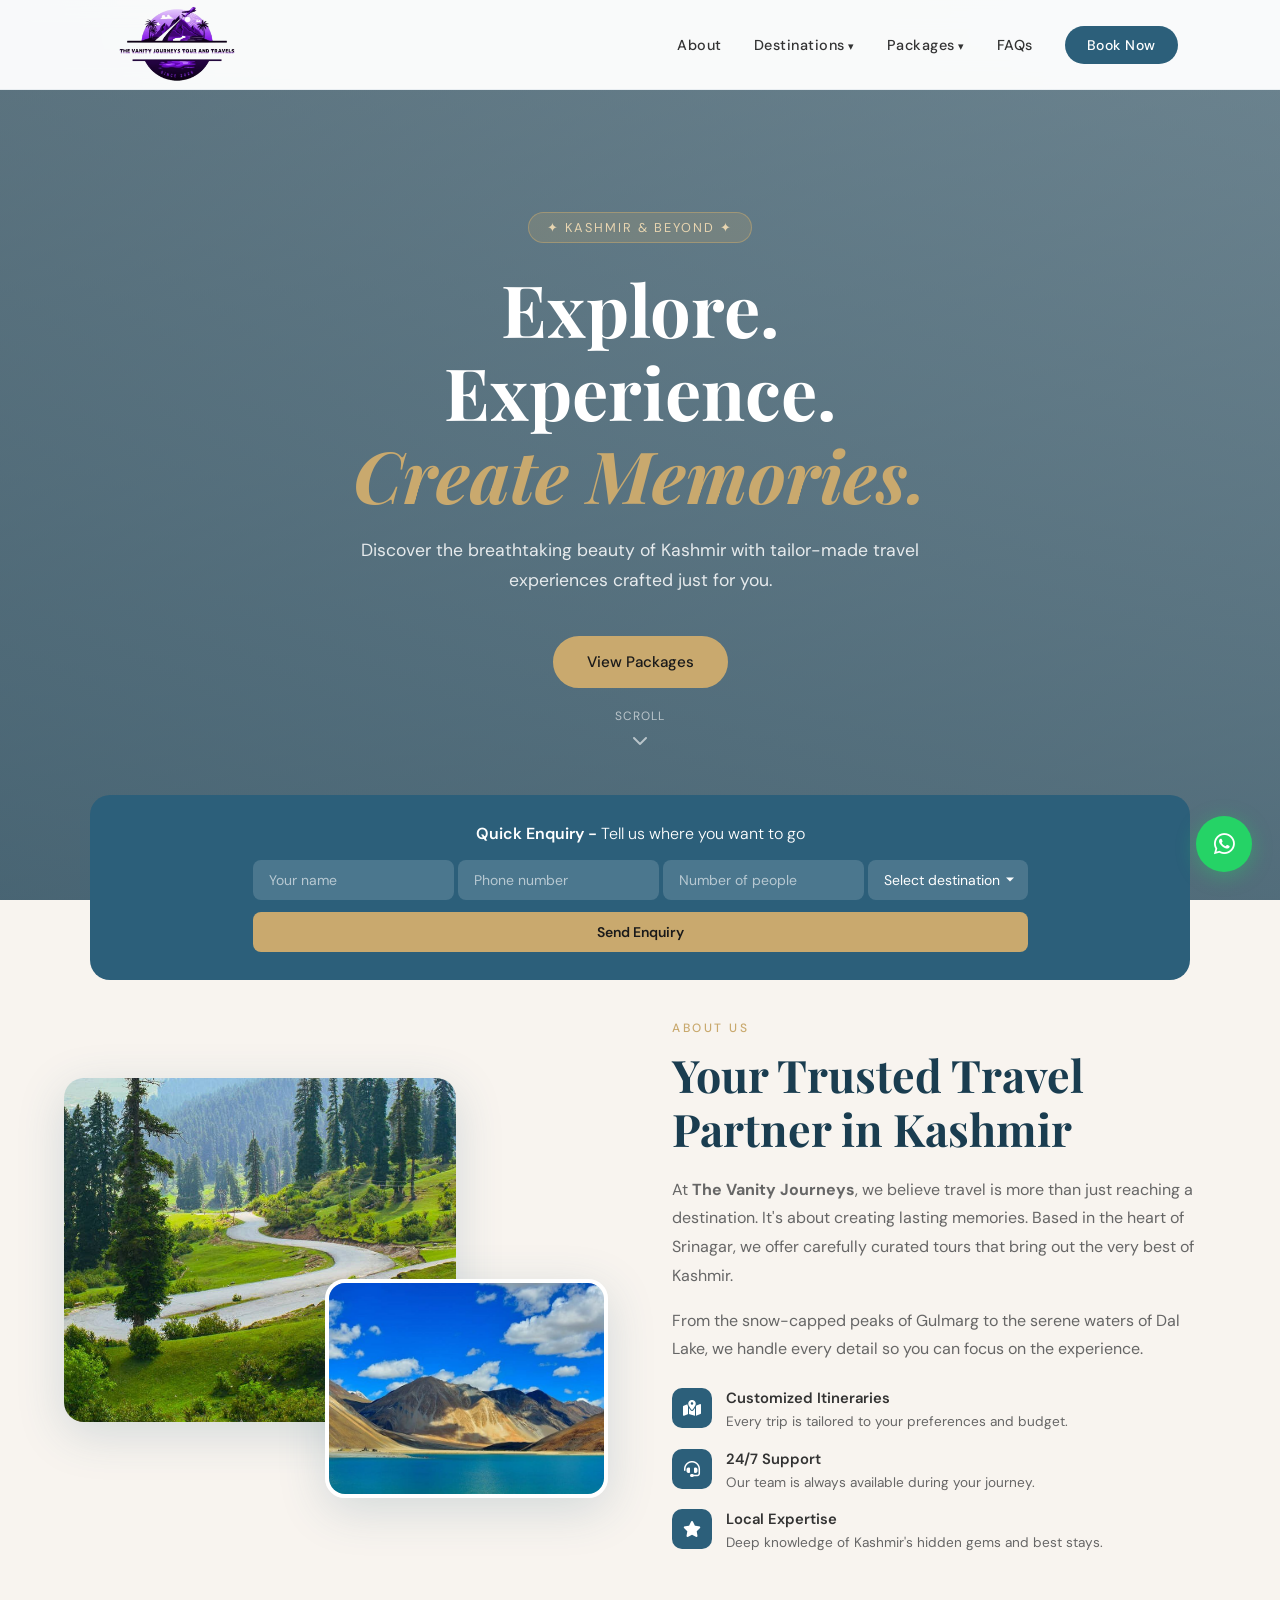
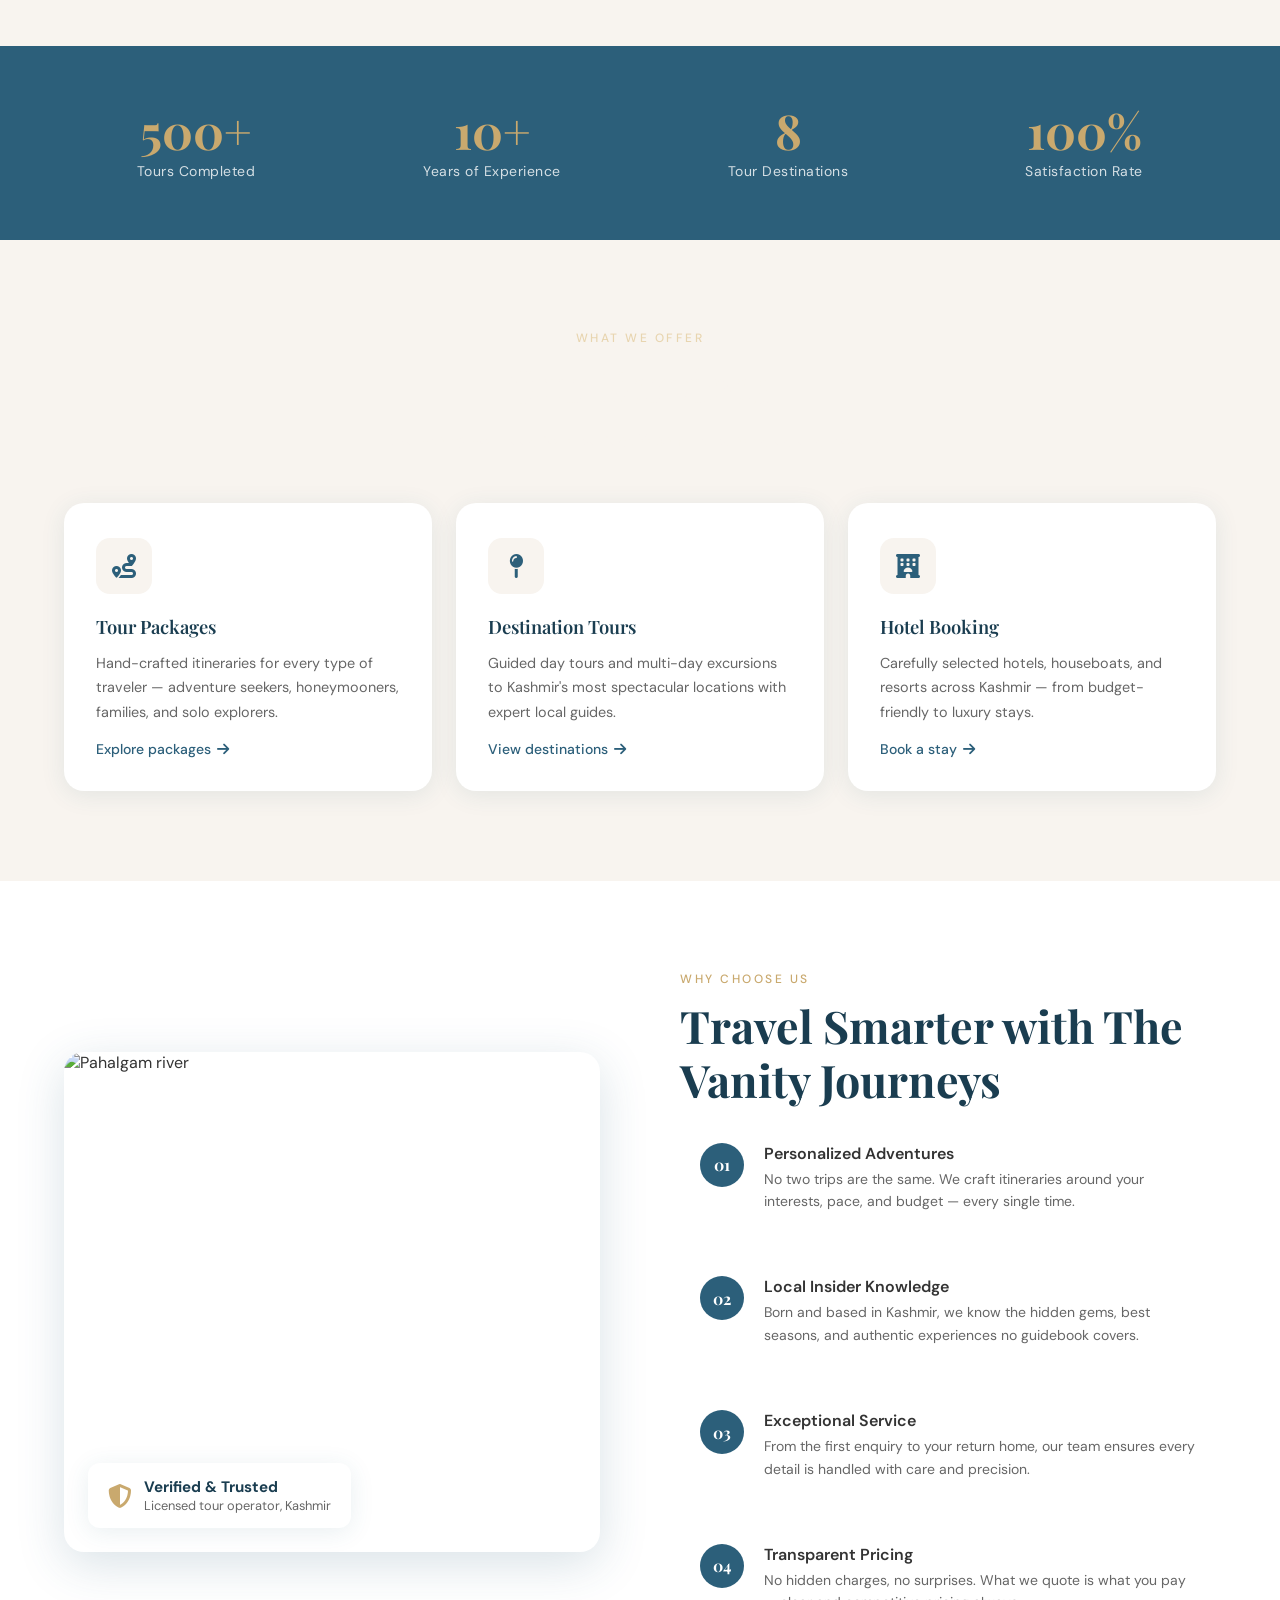
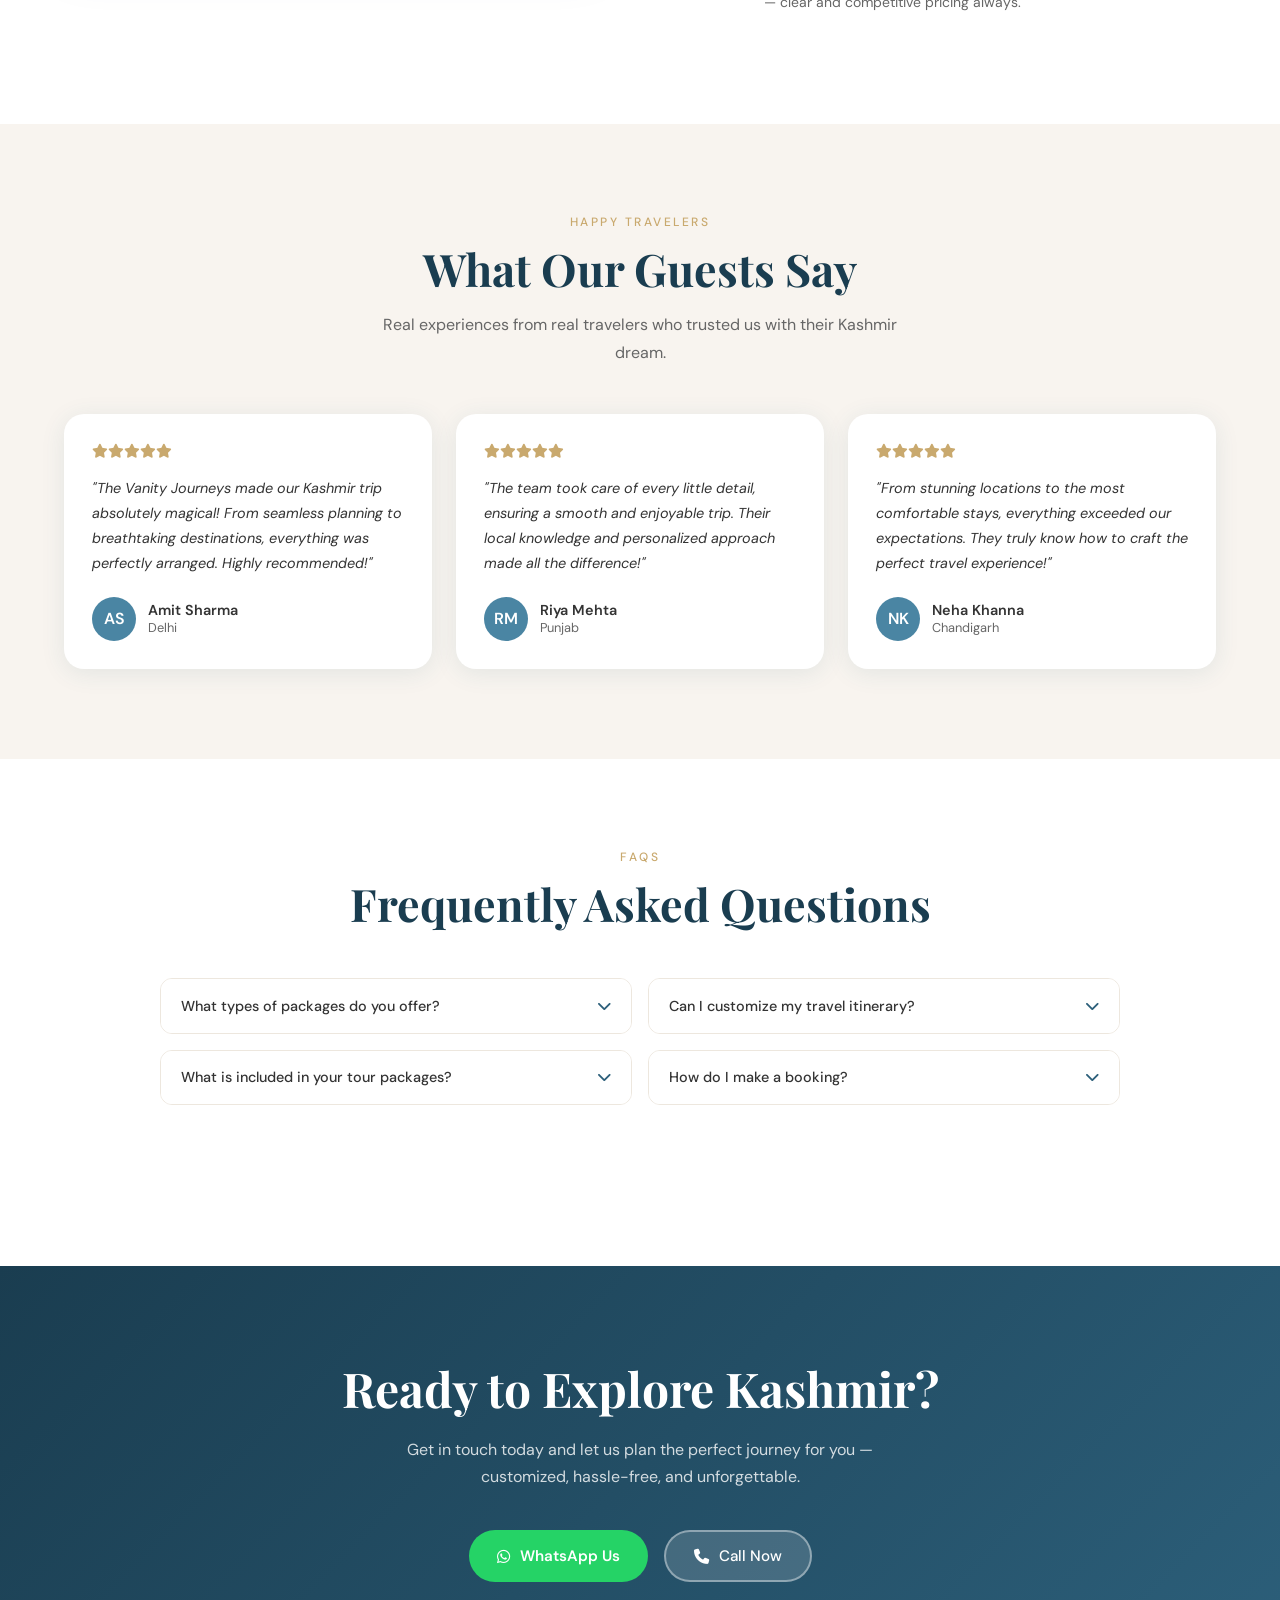
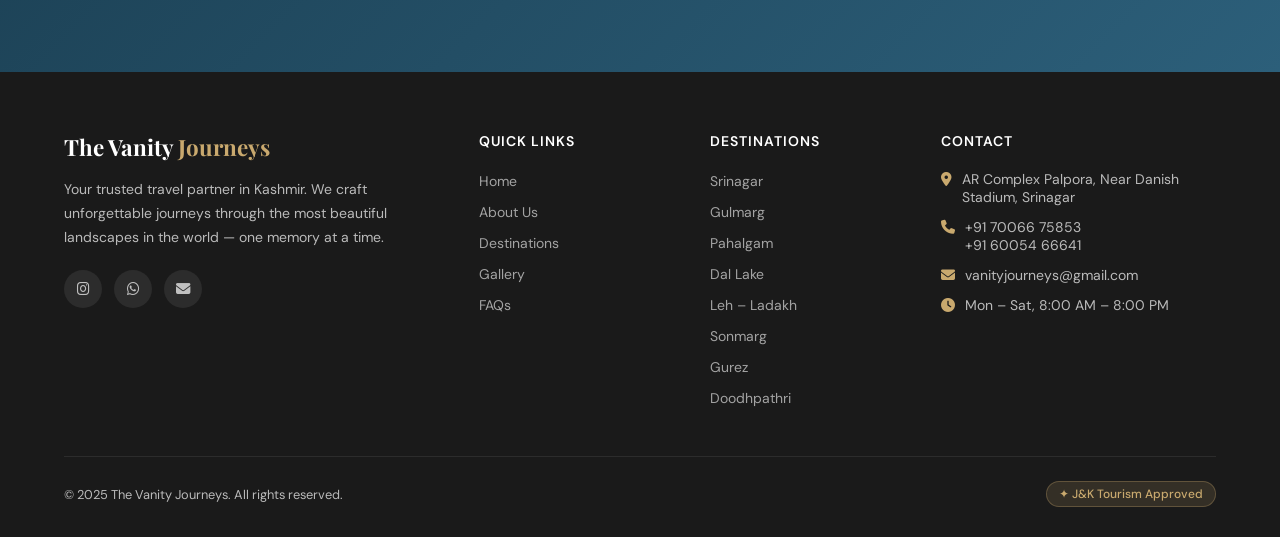
==== commit ee0877ca: "Added Gurez Page" ====
--- a/index.html
+++ b/index.html
@@ -19,41 +19,55 @@
   </head>
   <body>
     <!-- NAVBAR -->
-  <nav id="navbar">
-  <a href="index.html" class="nav-logo"><img src="./assets/images/VanityLogo.png" alt="The Vanity Journeys"></a>
-  <ul class="nav-links">
-    <li><a href="index.html#about">About</a></li>
-    <li class="nav-dropdown">
-      <a href="index.html#destinations">Destinations</a>
-      <div class="dropdown-menu">
-        <a href="#">Srinagar</a><a href="#">Gulmarg</a><a href="#">Pahalgam</a>
-        <a href="#">Doodhpathri</a><a href="sonmarg.html">Sonmarg</a><a href="#">Gurez</a>
-        <a href="#">Dal Lake</a><a href="ladakh.html">Leh – Ladakh</a>
-      </div>
-    </li>
-    <li class="nav-dropdown">
-      <a href="packages.html">Packages</a>
-      <div class="dropdown-menu">
-        <a href="packages.html#option1">Kashmir 3N/4D</a>
-        <a href="packages.html#option2">Kashmir 4N/5D</a>
-        <a href="packages.html#option3">Kashmir 5N/6D</a>
-      </div>
-    </li>
-    <li><a href="#">Gallery</a></li>
-    <li><a href="index.html#faq">FAQs</a></li>
-    <li><a href="#cta" class="nav-cta">Book Now</a></li>
-  </ul>
-  <div class="hamburger" onclick="toggleMenu()">
-    <span></span><span></span><span></span>
-  </div>
-</nav>
+    <nav id="navbar">
+      <a href="index.html" class="nav-logo"
+        ><img src="./assets/images/VanityLogo.png" alt="The Vanity Journeys"
+      /></a>
+      <ul class="nav-links">
+        <li><a href="index.html#about">About</a></li>
+        <li class="nav-dropdown">
+          <a href="index.html#destinations">Destinations</a>
+          <div class="dropdown-menu">
+            <a href="srinagar.html">Srinagar</a><a href="gulmarg.html">Gulmarg</a
+            ><a href="pahalgam.html">Pahalgam</a> <a href="#">Doodhpathri</a
+            ><a href="sonmarg.html">Sonmarg</a><a href="gurez.html">Gurez</a>
+            <a href="dallake.html">Dal Lake</a><a href="ladakh.html">Leh – Ladakh</a>
+          </div>
+        </li>
+        <li class="nav-dropdown">
+          <a href="packages.html">Packages</a>
+          <div class="dropdown-menu">
+            <a href="packages.html#option1">Kashmir 3N/4D</a>
+            <a href="packages.html#option2">Kashmir 4N/5D</a>
+            <a href="packages.html#option3">Kashmir 5N/6D</a>
+          </div>
+        </li>
+        <li><a href="index.html#faq">FAQs</a></li>
+        <li><a href="#cta" class="nav-cta">Book Now</a></li>
+      </ul>
+      <div class="hamburger" onclick="toggleMenu()">
+        <span></span><span></span><span></span>
+      </div>
+    </nav>
     <!-- HERO -->
     <section id="hero">
       <div class="hero-bg">
-        <video autoplay muted loop playsinline class="bg-video">
-          <source src="./assets/videos/index.webm" type="video/webm" />
-          <source src="./assets/videos/mobile.webm" type="video/webm" media="(max-width:768px)">
-        </video>
+        <video
+          class="bg-video desktop"
+          autoplay
+          muted
+          loop
+          playsinline
+          src="./assets/videos/index.webm"
+        ></video>
+        <video
+          class="bg-video mobile"
+          autoplay
+          muted
+          loop
+          playsinline
+          src="./assets/videos/mobile.webm"
+        ></video>
         <!-- <img src="./assets/images/tour-image.jpeg" alt="Kashmir landscape" loading="lazy"/> -->
       </div>
       <div class="hero-overlay"></div>
@@ -682,6 +696,17 @@
             "display:flex;flex-direction:column;position:fixed;top:72px;left:0;right:0;background:white;padding:1.5rem 5%;box-shadow:var(--shadow-lg);gap:1rem;z-index:999;";
         }
       }
+      document.addEventListener("click", function (e) {
+    const menu = document.querySelector(".nav-links");
+    const hamburger = document.querySelector(".hamburger");
+
+    const isClickInsideMenu = menu.contains(e.target);
+    const isClickOnHamburger = hamburger.contains(e.target);
+
+    if (!isClickInsideMenu && !isClickOnHamburger) {
+      menu.style.display = "";
+    }
+  });
       document.querySelector(".enquiry-btn").addEventListener("click", () => {
         const name = document
           .querySelector('input[placeholder="Your name"]')
--- a/style.css
+++ b/style.css
@@ -108,6 +108,7 @@
   pointer-events: none;
   position: absolute;
   top: calc(100% + 12px);
+   z-index: 1002;
   left: 0;
   background: var(--white);
   border-radius: var(--radius);
@@ -1154,6 +1155,10 @@
   animation: pulse 2.5s infinite;
 }
 
+
+.mobile{
+  display: none;
+}
 /* ─── ANIMATIONS ─── */
 @keyframes fadeUp {
   from {
@@ -1202,7 +1207,7 @@
   }
 }
 
-@media (max-width: 850px) {
+@media (max-width: 880px) {
   .nav-links,
   .nav-contact {
     display: none;
@@ -1250,6 +1255,15 @@
   }
 }
 
+@media (max-width : 768px){
+  .desktop{
+    display: none;
+  }
+  .mobile{
+    display: block;
+  }
+}
+
 @media (max-width: 550px) {
   .hero-scroll {
     display: none;
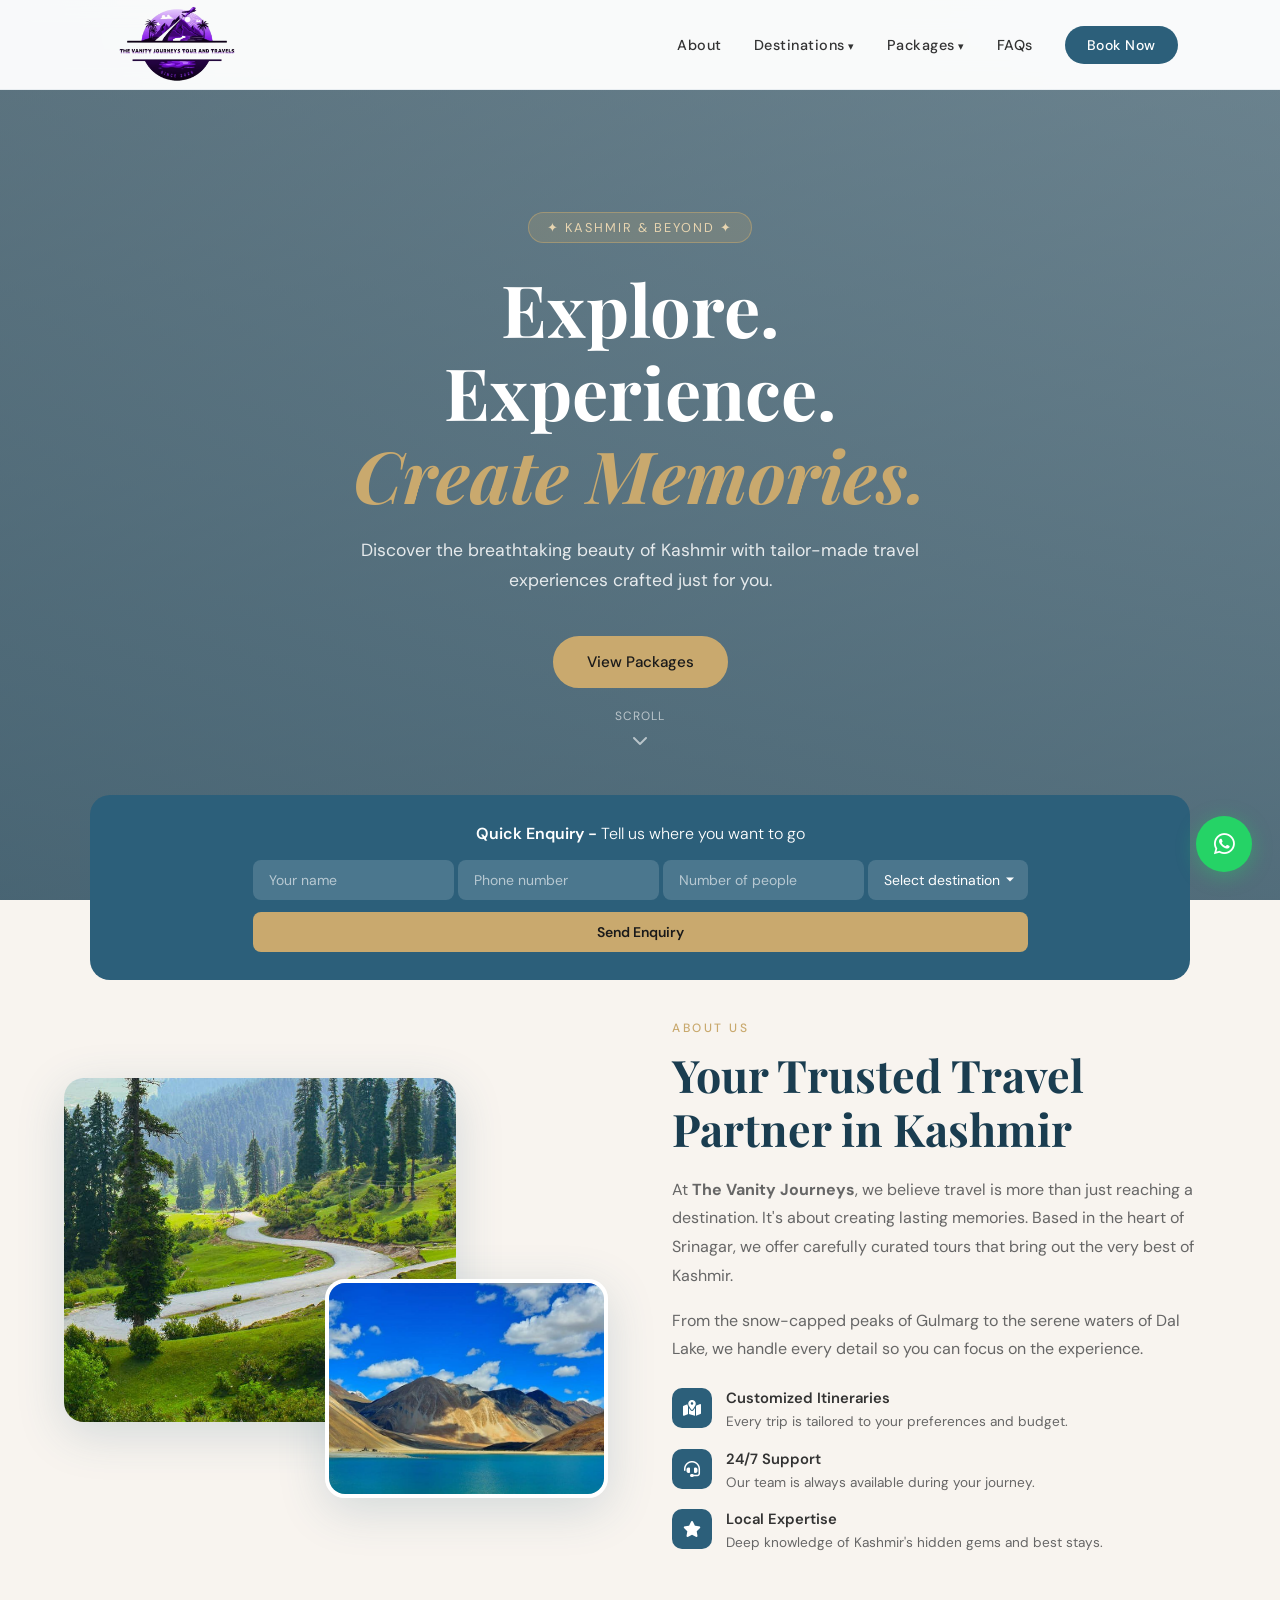
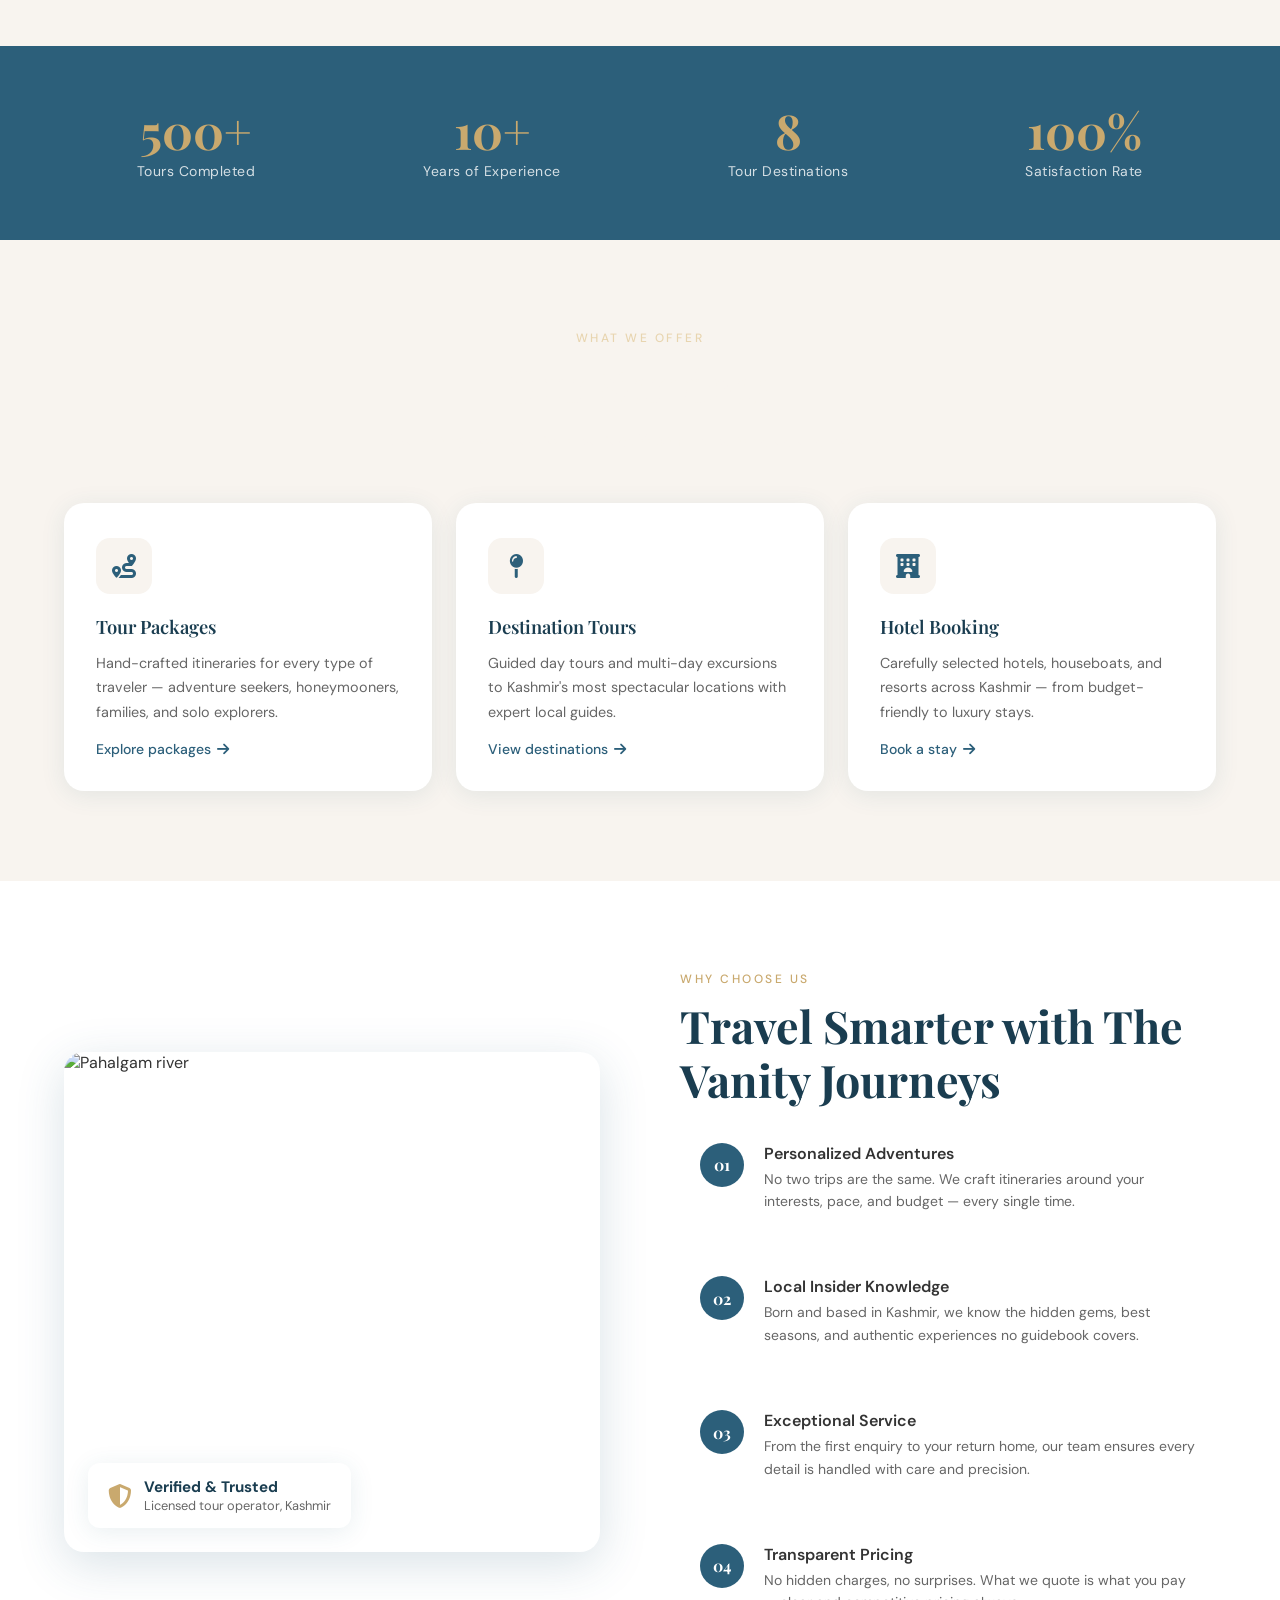
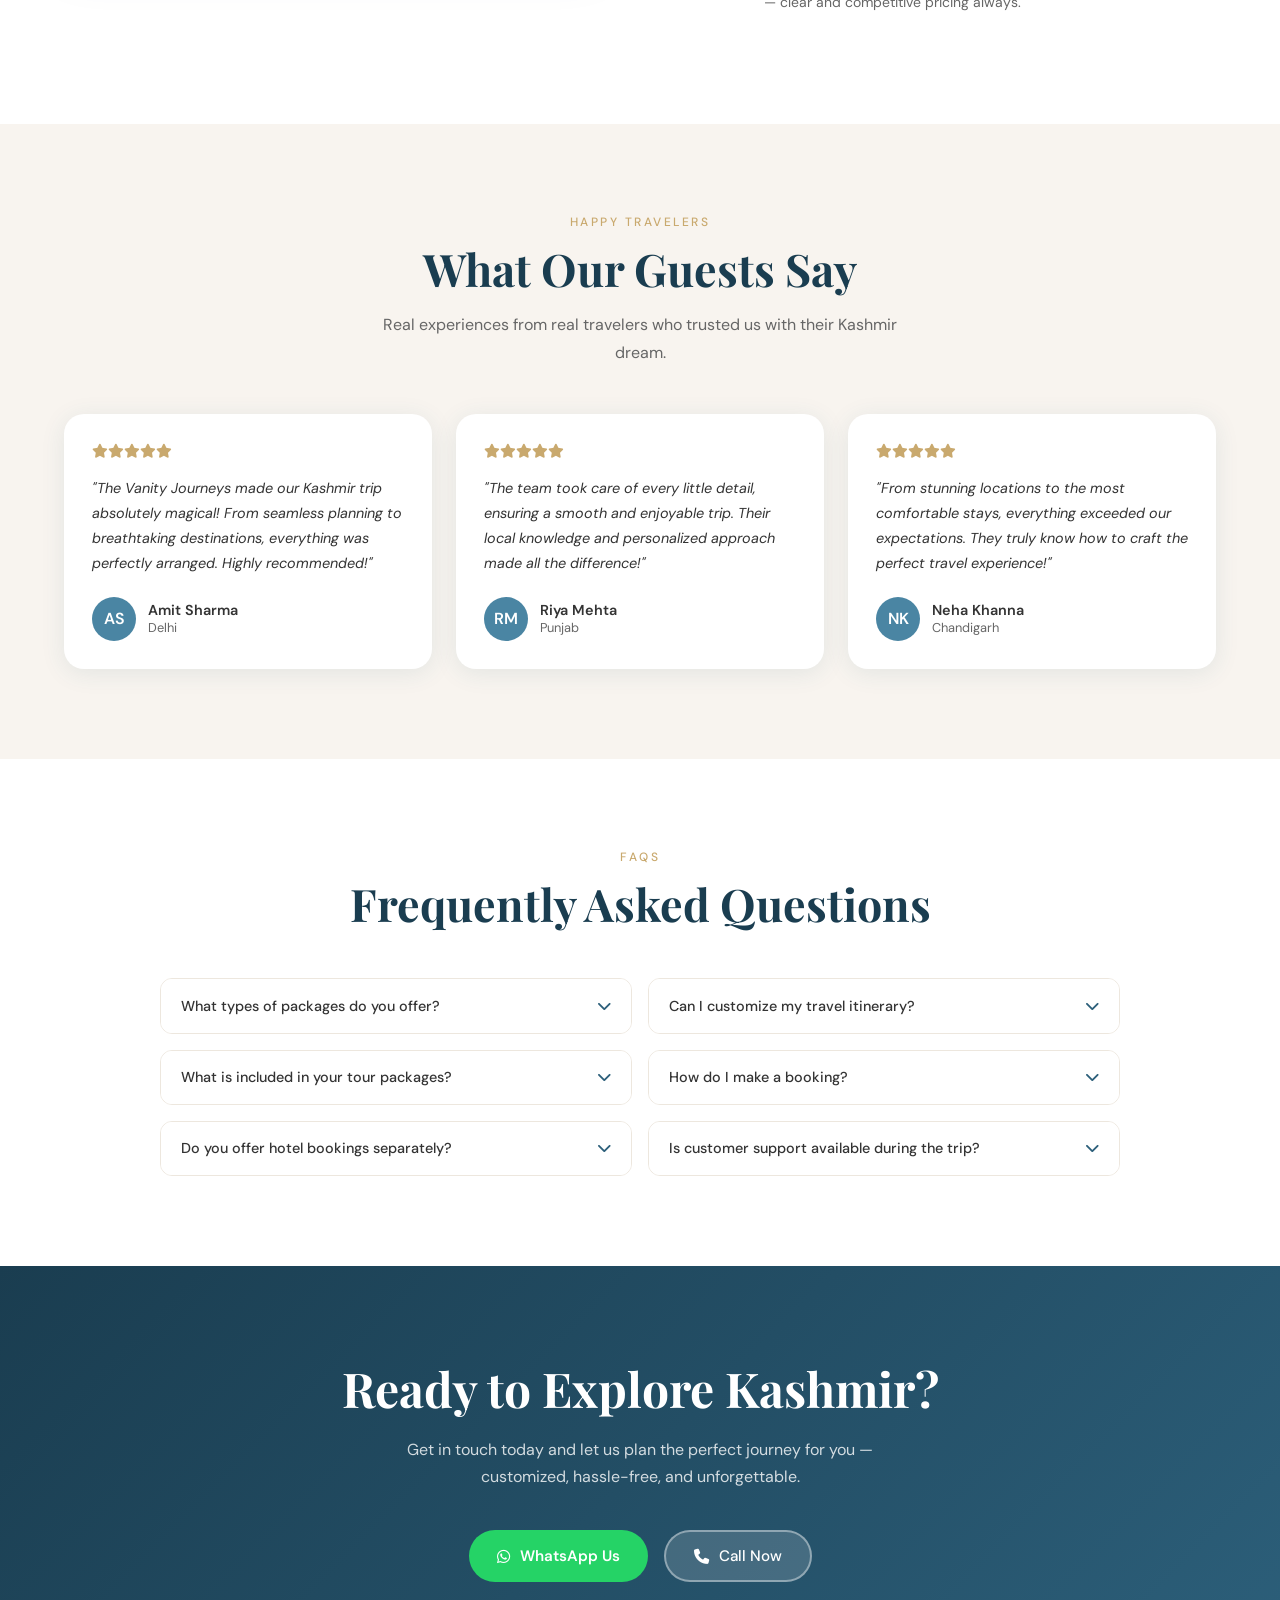
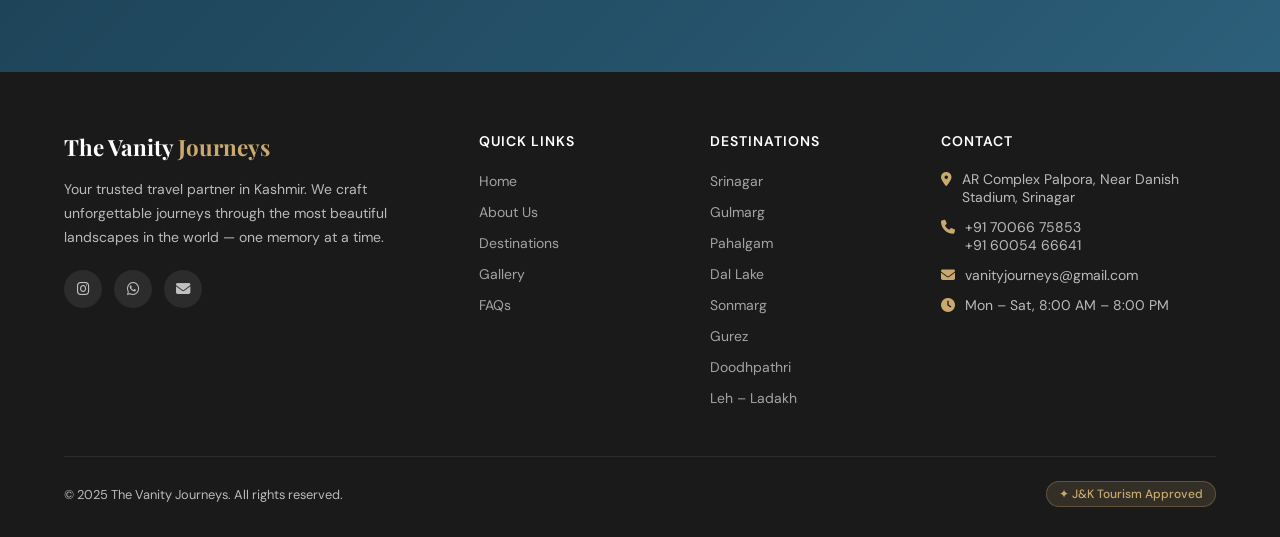
==== commit 5e11b400: "Add Doodhpathri Page" ====
--- a/index.html
+++ b/index.html
@@ -29,7 +29,7 @@
           <a href="index.html#destinations">Destinations</a>
           <div class="dropdown-menu">
             <a href="srinagar.html">Srinagar</a><a href="gulmarg.html">Gulmarg</a
-            ><a href="pahalgam.html">Pahalgam</a> <a href="#">Doodhpathri</a
+            ><a href="pahalgam.html">Pahalgam</a> <a href="doodhpathri.html">Doodhpathri</a
             ><a href="sonmarg.html">Sonmarg</a><a href="gurez.html">Gurez</a>
             <a href="dallake.html">Dal Lake</a><a href="ladakh.html">Leh – Ladakh</a>
           </div>
@@ -326,7 +326,7 @@
             Guided day tours and multi-day excursions to Kashmir's most
             spectacular locations with expert local guides.
           </p>
-          <a href="#destinations" class="service-link"
+          <a href="srinagar.html" class="service-link"
             >View destinations <i class="fa fa-arrow-right"></i
           ></a>
         </div>
@@ -610,16 +610,16 @@
         </div>
         <div class="footer-col">
           <h4>Destinations</h4>
-          <ul>
-            <li><a href="#">Srinagar</a></li>
-            <li><a href="#">Gulmarg</a></li>
-            <li><a href="#">Pahalgam</a></li>
-            <li><a href="#">Dal Lake</a></li>
-            <li><a href="#">Leh – Ladakh</a></li>
-            <li><a href="#">Sonmarg</a></li>
-            <li><a href="#">Gurez</a></li>
-            <li><a href="#">Doodhpathri</a></li>
-          </ul>
+             <ul>
+        <li><a href="srinagar.html">Srinagar</a></li>
+        <li><a href="gulmarg.html">Gulmarg</a></li>
+        <li><a href="pahalgam.html">Pahalgam</a></li>
+        <li><a href="dallake.html">Dal Lake</a></li>
+        <li><a href="sonmarg.html">Sonmarg</a></li>
+        <li><a href="gurez.html">Gurez</a></li>
+        <li><a href="doodhpathri.html">Doodhpathri</a></li>
+        <li><a href="ladakh.html">Leh – Ladakh</a></li>
+      </ul>
         </div>
         <div class="footer-col">
           <h4>Contact</h4>
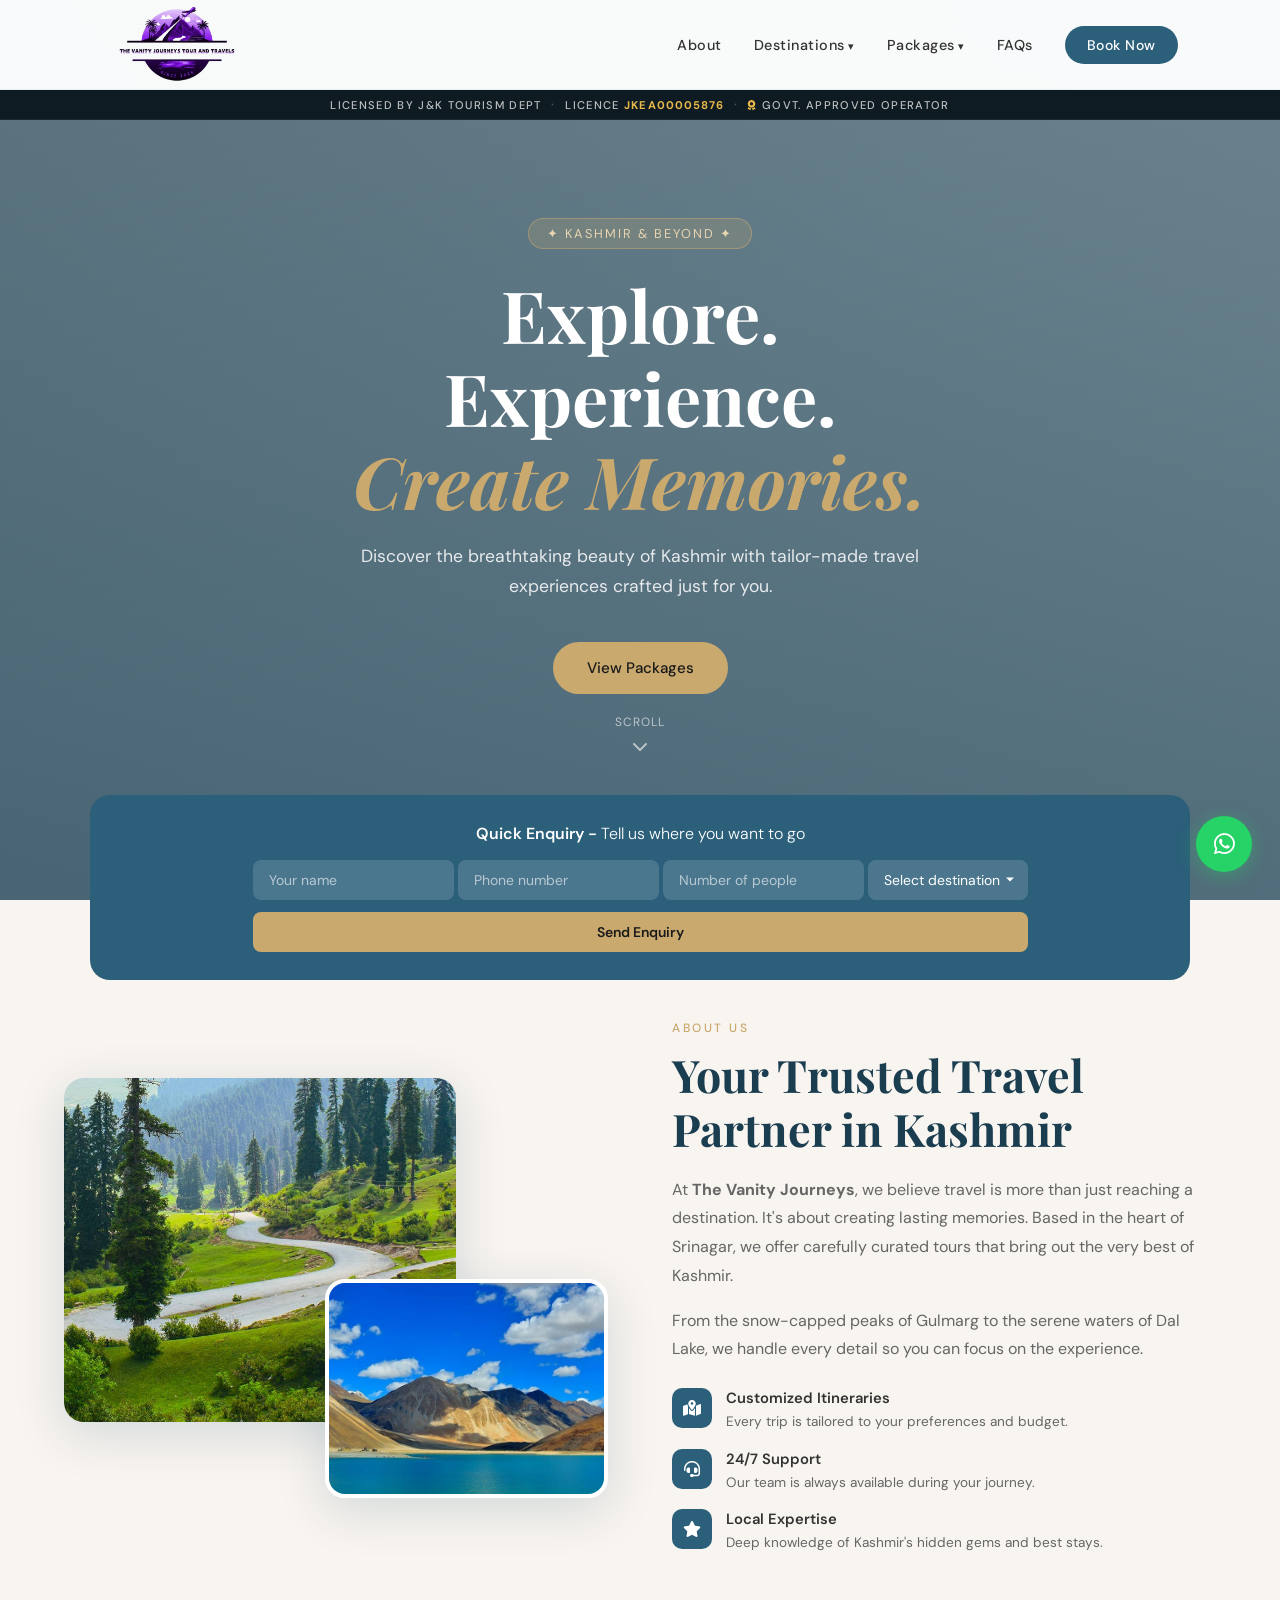
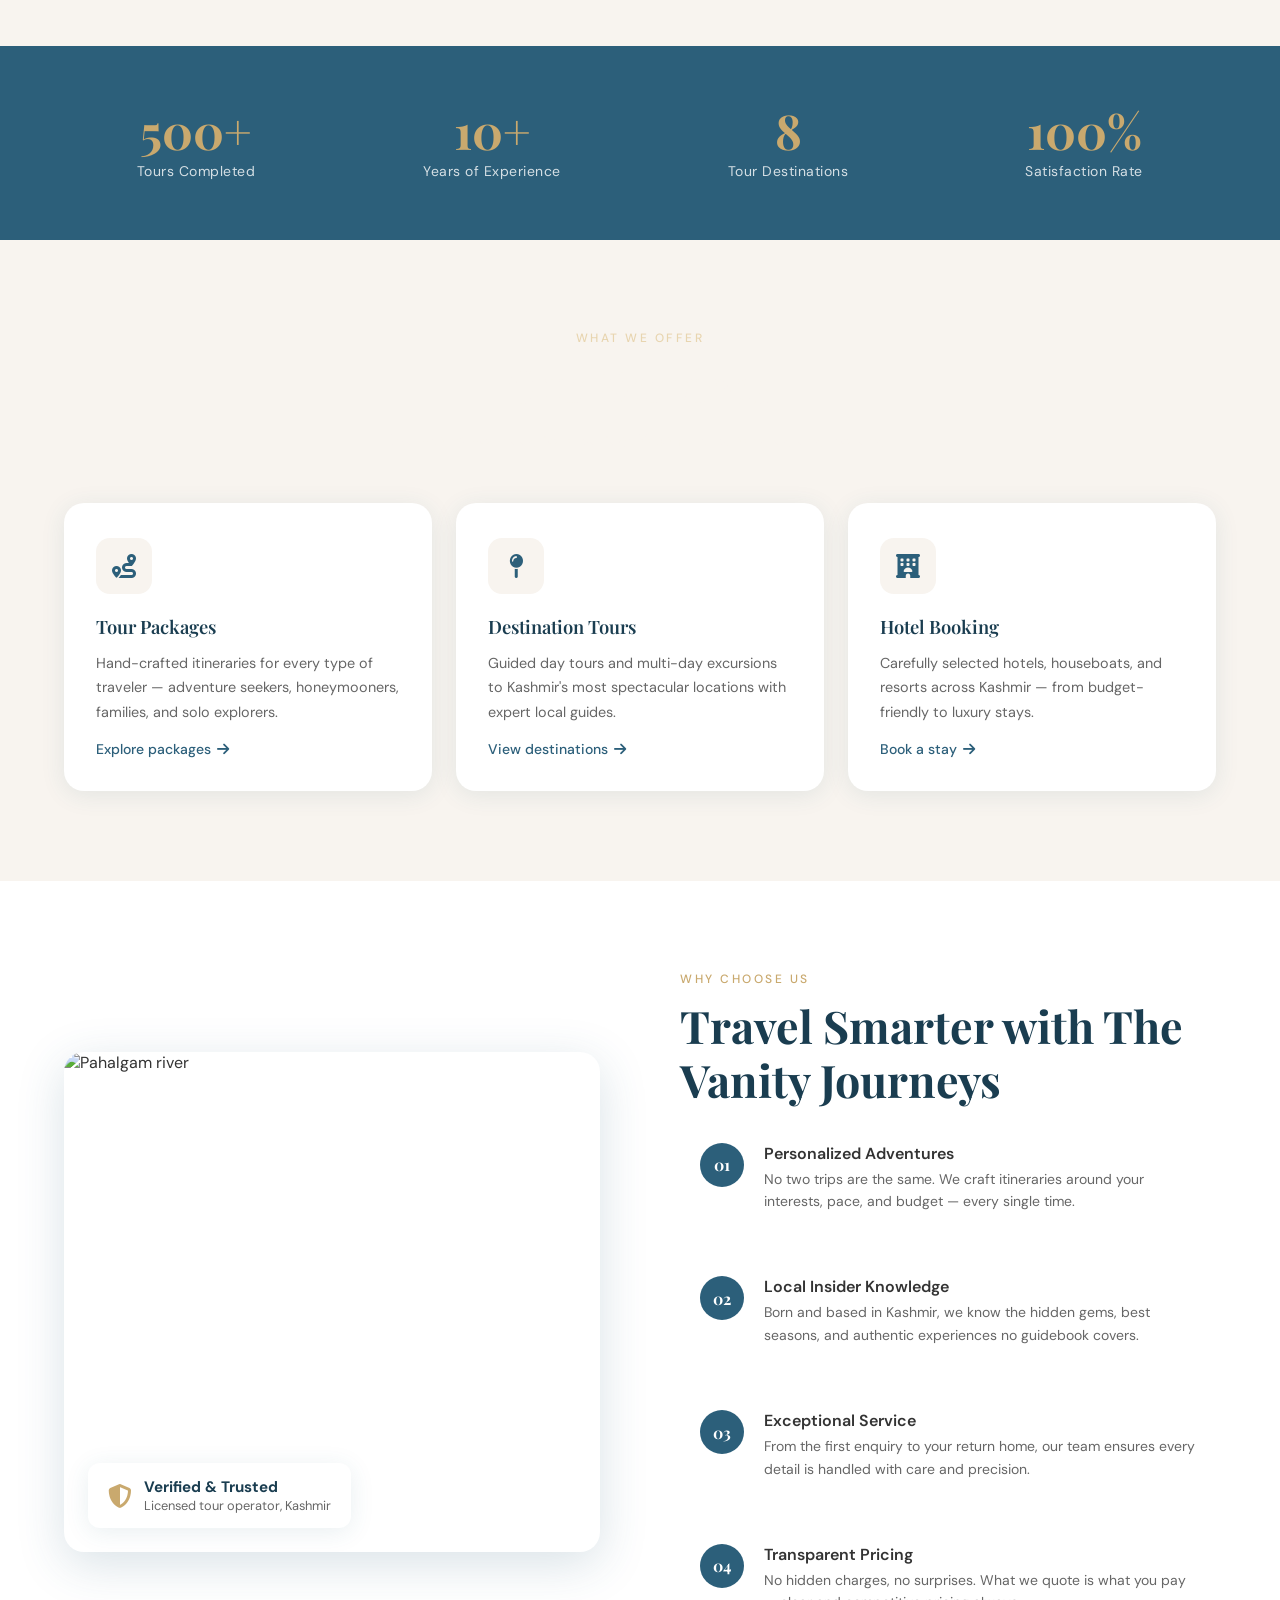
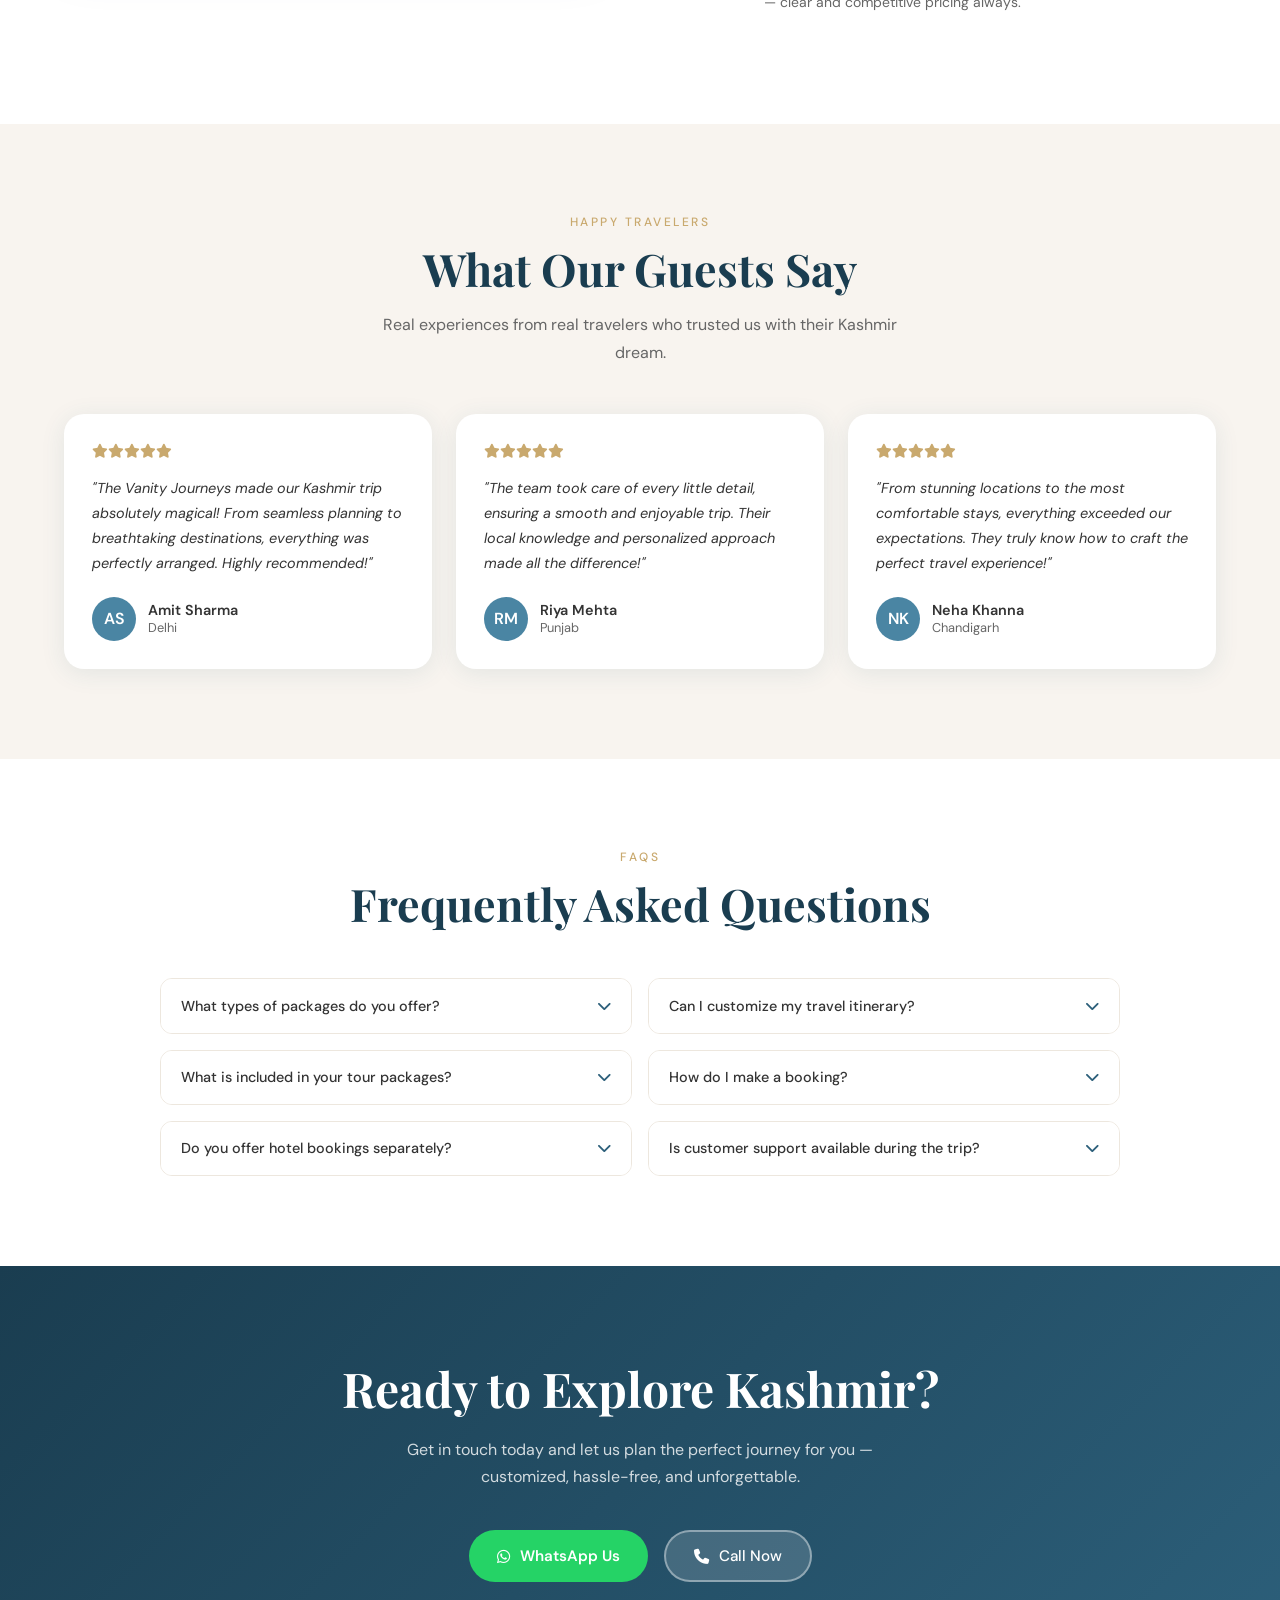
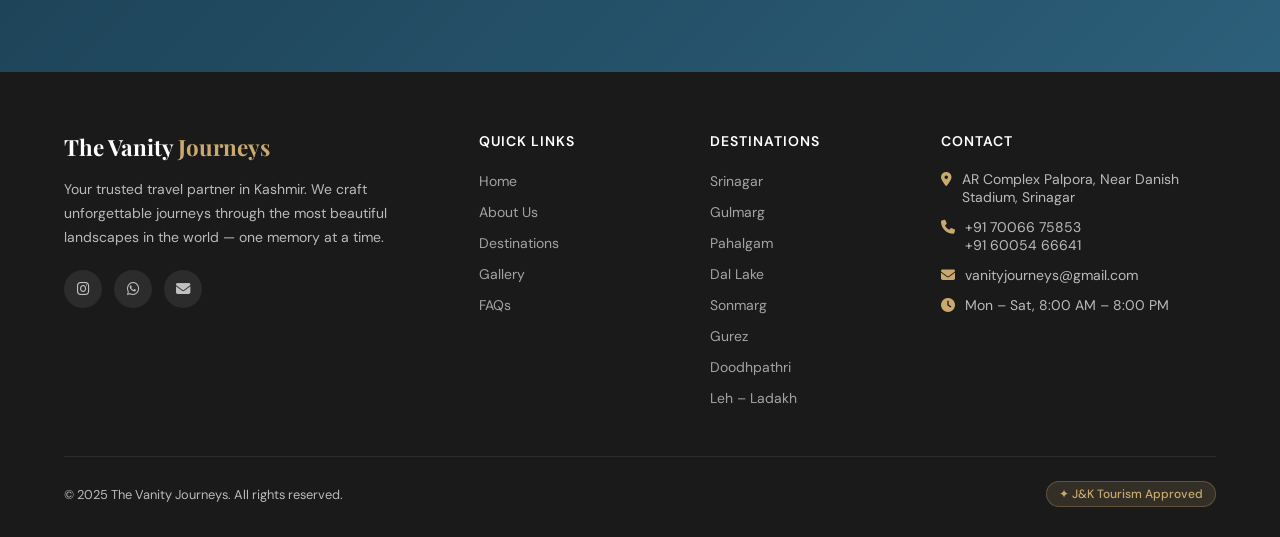
==== commit 0f38f71a: "Added Tourism License" ====
--- a/index.html
+++ b/index.html
@@ -16,6 +16,8 @@
     />
     <link rel="stylesheet" href="style.css" />
     <link rel="prefetch" href="/packages.html" />
+
+   
   </head>
   <body>
     <!-- NAVBAR -->
@@ -49,6 +51,16 @@
         <span></span><span></span><span></span>
       </div>
     </nav>
+
+    <!-- ── LICENSE STRIP ── -->
+    <div class="license-strip">
+      <span>Licensed by J&amp;K Tourism Dept</span>
+      <span class="license-dot">·</span>
+      <span>Licence <strong class="license-num">JKEA00005876</strong></span>
+      <span class="license-dot">·</span>
+      <span><i class="fa fa-award"></i>&nbsp;Govt. Approved Operator</span>
+    </div>
+
     <!-- HERO -->
     <section id="hero">
       <div class="hero-bg">
@@ -68,7 +80,6 @@
           playsinline
           src="./assets/videos/mobile.webm"
         ></video>
-        <!-- <img src="./assets/images/tour-image.jpeg" alt="Kashmir landscape" loading="lazy"/> -->
       </div>
       <div class="hero-overlay"></div>
       <div class="hero-content">
@@ -194,110 +205,6 @@
       </div>
     </section>
 
-    <!-- DESTINATIONS -->
-    <!-- <section id="destinations">
-      <div class="section-header center fade-in">
-        <div class="section-tag">Explore</div>
-        <h2 class="section-title">Our Tour Destinations</h2>
-        <p class="section-sub">
-          From Himalayan meadows to ancient valleys, each destination offers a
-          unique story waiting to be lived.
-        </p>
-      </div>
-      <div class="destinations-grid">
-        <div class="dest-card fade-in">
-          <img
-            src="https://images.unsplash.com/photo-1605649487212-47bdab064df7?w=900&q=80"
-            alt="Dal Lake"
-          />
-          <div class="dest-overlay">
-            <div class="dest-name">Dal Lake</div>
-            <div class="dest-tag">Srinagar · Shikara Rides · Houseboats</div>
-          </div>
-          <div class="dest-arrow"><i class="fa fa-arrow-right"></i></div>
-        </div>
-        <div class="dest-card fade-in">
-          <img
-            src="https://images.unsplash.com/photo-1582650625119-3a31f8fa2699?w=600&q=80"
-            alt="Gulmarg"
-          />
-          <div class="dest-overlay">
-            <div class="dest-name">Gulmarg</div>
-            <div class="dest-tag">Snow · Gondola · Skiing</div>
-          </div>
-          <div class="dest-arrow"><i class="fa fa-arrow-right"></i></div>
-        </div>
-        <div class="dest-card fade-in">
-          <img
-            src="https://images.unsplash.com/photo-1626621341517-bbf3d9990a23?w=600&q=80"
-            alt="Pahalgam"
-          />
-          <div class="dest-overlay">
-            <div class="dest-name">Pahalgam</div>
-            <div class="dest-tag">Valley of Shepherds · River · Trekking</div>
-          </div>
-          <div class="dest-arrow"><i class="fa fa-arrow-right"></i></div>
-        </div>
-        <div class="dest-card fade-in">
-          <img
-            src="https://images.unsplash.com/photo-1566837945700-30057527ade0?w=600&q=80"
-            alt="Sonmarg"
-          />
-          <div class="dest-overlay">
-            <div class="dest-name">Sonmarg</div>
-            <div class="dest-tag">Meadow of Gold · Glacier Treks</div>
-          </div>
-          <div class="dest-arrow"><i class="fa fa-arrow-right"></i></div>
-        </div>
-        <div class="dest-card fade-in">
-          <img
-            src="https://images.unsplash.com/photo-1589308078059-be1415eab4c3?w=900&q=80"
-            alt="Leh Ladakh"
-          />
-          <div class="dest-overlay">
-            <div class="dest-name">Leh – Ladakh</div>
-            <div class="dest-tag">High Altitude · Monasteries · Pangong</div>
-          </div>
-          <div class="dest-arrow"><i class="fa fa-arrow-right"></i></div>
-        </div>
-        <div class="dest-card fade-in">
-          <img
-            src="https://images.unsplash.com/photo-1598977123118-4e30ba3c4f5b?w=600&q=80"
-            alt="Srinagar"
-          />
-          <div class="dest-overlay">
-            <div class="dest-name">Srinagar</div>
-            <div class="dest-tag">
-              Mughal Gardens · Old City · Floating Market
-            </div>
-          </div>
-          <div class="dest-arrow"><i class="fa fa-arrow-right"></i></div>
-        </div>
-        <div class="dest-card fade-in">
-          <img
-            src="https://images.unsplash.com/photo-1506905925346-21bda4d32df4?w=600&q=80"
-            alt="Doodhpathri"
-          />
-          <div class="dest-overlay">
-            <div class="dest-name">Doodhpathri</div>
-            <div class="dest-tag">Milky Valley · Alpine Meadows</div>
-          </div>
-          <div class="dest-arrow"><i class="fa fa-arrow-right"></i></div>
-        </div>
-        <div class="dest-card fade-in">
-          <img
-            src="https://images.unsplash.com/photo-1625467096769-ac4a8c4f4e56?w=600&q=80"
-            alt="Gurez"
-          />
-          <div class="dest-overlay">
-            <div class="dest-name">Gurez</div>
-            <div class="dest-tag">Remote Valley · Habba Khatoon Peak</div>
-          </div>
-          <div class="dest-arrow"><i class="fa fa-arrow-right"></i></div>
-        </div>
-      </div>
-    </section> -->
-
     <!-- SERVICES -->
     <section id="services">
       <div class="section-header center fade-in">
@@ -610,16 +517,16 @@
         </div>
         <div class="footer-col">
           <h4>Destinations</h4>
-             <ul>
-        <li><a href="srinagar.html">Srinagar</a></li>
-        <li><a href="gulmarg.html">Gulmarg</a></li>
-        <li><a href="pahalgam.html">Pahalgam</a></li>
-        <li><a href="dallake.html">Dal Lake</a></li>
-        <li><a href="sonmarg.html">Sonmarg</a></li>
-        <li><a href="gurez.html">Gurez</a></li>
-        <li><a href="doodhpathri.html">Doodhpathri</a></li>
-        <li><a href="ladakh.html">Leh – Ladakh</a></li>
-      </ul>
+          <ul>
+            <li><a href="srinagar.html">Srinagar</a></li>
+            <li><a href="gulmarg.html">Gulmarg</a></li>
+            <li><a href="pahalgam.html">Pahalgam</a></li>
+            <li><a href="dallake.html">Dal Lake</a></li>
+            <li><a href="sonmarg.html">Sonmarg</a></li>
+            <li><a href="gurez.html">Gurez</a></li>
+            <li><a href="doodhpathri.html">Doodhpathri</a></li>
+            <li><a href="ladakh.html">Leh – Ladakh</a></li>
+          </ul>
         </div>
         <div class="footer-col">
           <h4>Contact</h4>
@@ -697,16 +604,15 @@
         }
       }
       document.addEventListener("click", function (e) {
-    const menu = document.querySelector(".nav-links");
-    const hamburger = document.querySelector(".hamburger");
-
-    const isClickInsideMenu = menu.contains(e.target);
-    const isClickOnHamburger = hamburger.contains(e.target);
-
-    if (!isClickInsideMenu && !isClickOnHamburger) {
-      menu.style.display = "";
-    }
-  });
+        const menu = document.querySelector(".nav-links");
+        const hamburger = document.querySelector(".hamburger");
+        const isClickInsideMenu = menu.contains(e.target);
+        const isClickOnHamburger = hamburger.contains(e.target);
+        if (!isClickInsideMenu && !isClickOnHamburger) {
+          menu.style.display = "";
+        }
+      });
+
       document.querySelector(".enquiry-btn").addEventListener("click", () => {
         const name = document
           .querySelector('input[placeholder="Your name"]')
@@ -717,7 +623,6 @@
         const people = document.querySelector("#people").value.trim();
         const destination = document.querySelector(".enquiry-dest").value;
 
-        // Basic validation
         if (!name || !phone || !people || !destination) {
           alert("Please fill all fields");
           return;
@@ -730,9 +635,7 @@
 Destination: ${destination}`;
 
         const whatsappNumber = "917006675853";
-
         const url = `https://wa.me/${whatsappNumber}?text=${encodeURIComponent(message)}`;
-
         window.open(url, "_blank");
       });
     </script>
@@ -742,4 +645,4 @@
       }
     </script>
   </body>
-</html>
+</html>
--- a/style.css
+++ b/style.css
@@ -57,6 +57,60 @@
 nav.scrolled {
   box-shadow: var(--shadow);
 }
+ .license-strip {
+        position: fixed;
+        top: 90px; 
+        left: 0;
+        right: 0;
+        z-index: 998;
+        background: #0f1b22;
+        color: rgba(255,255,255,0.72);
+        font-family: 'DM Sans', sans-serif;
+        font-size: 0.7rem;
+        font-weight: 500;
+        letter-spacing: 0.12em;
+        text-transform: uppercase;
+        display: flex;
+        align-items: center;
+        justify-content: center;
+        gap: 0.6rem;
+        padding: 0.38rem 1rem;
+        border-bottom: 1px solid rgba(255,255,255,0.06);
+        white-space: nowrap;
+        overflow: hidden;
+      }
+
+      .license-strip .license-dot {
+        opacity: 0.35;
+        font-size: 0.85rem;
+      }
+
+      .license-strip .license-num {
+        color: #e8b84b;
+        font-weight: 700;
+        letter-spacing: 0.1em;
+      }
+
+      .license-strip i {
+        color: #e8b84b;
+        font-size: 0.65rem;
+      }
+
+      #hero {
+        padding-top: calc(72px + 30px); 
+      }
+
+      @media (max-width: 600px) {
+        .license-strip {
+          font-size: 0.58rem;
+          gap: 0.4rem;
+          padding: 0.32rem 0.5rem;
+        }
+        .license-strip span:last-child,
+        .license-strip .license-dot:last-of-type {
+          display: none;
+        }
+      }
 
 .nav-logo > img {
   width: 150px;
